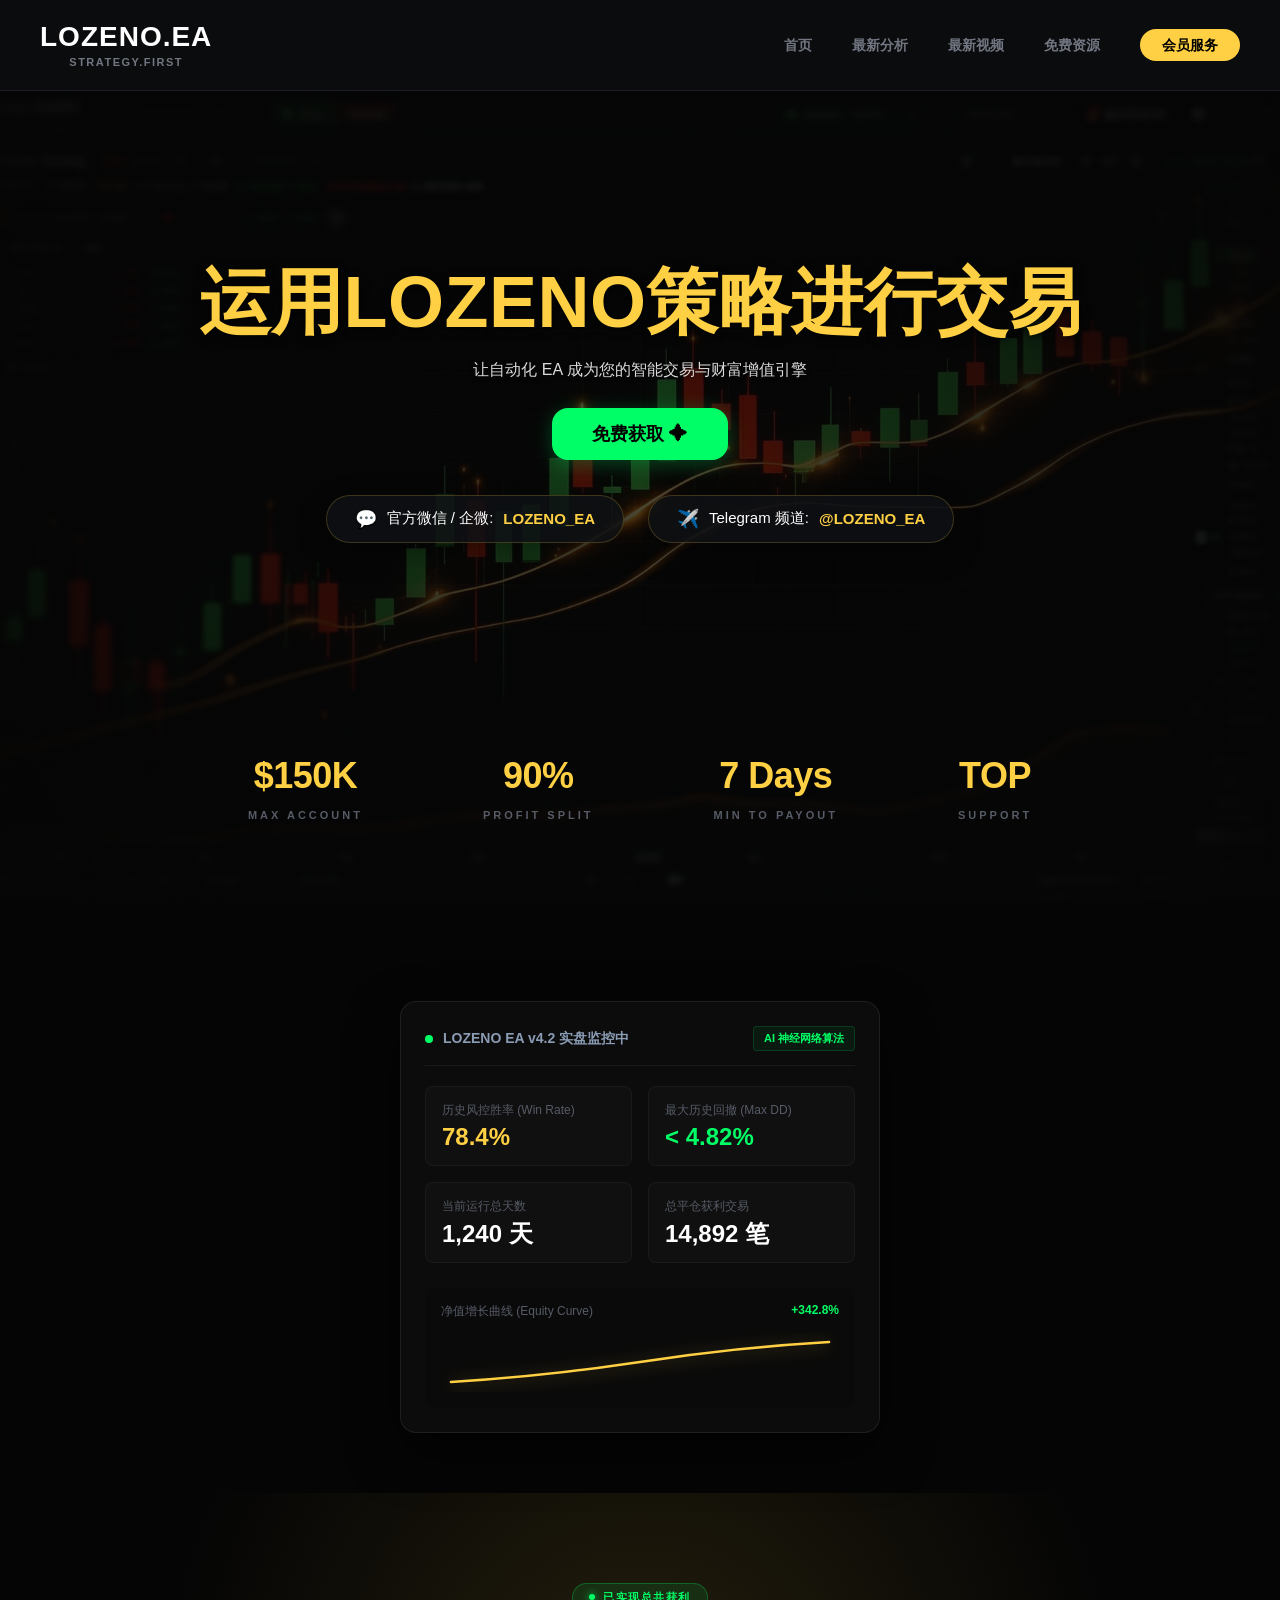
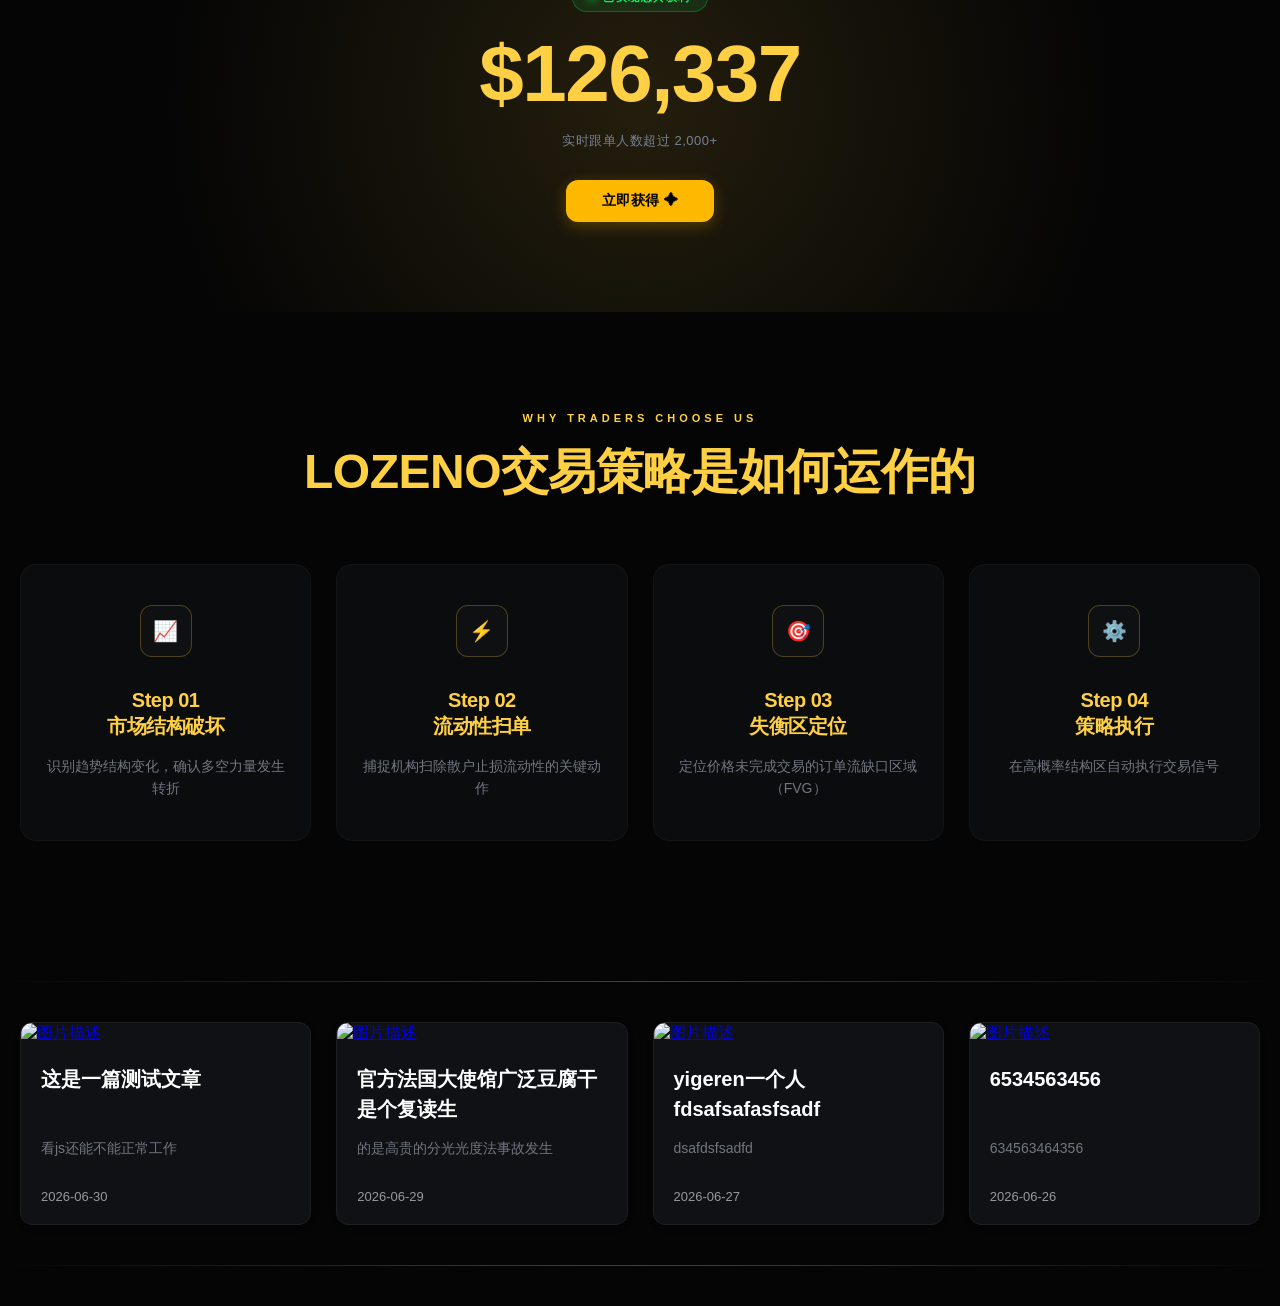
==== index.html @ 569ba85f "Update index.html" ====
<!DOCTYPE html>
<html lang="zh-CN">
<head>
    <meta charset="UTF-8">
    <!-- 💡 核心学习点 1：移动端自适应视口安全锁。这行代码是让你的网页在手机端不缩放、不变形的前提！ -->
    <meta name="viewport" content="width=device-width, initial-scale=1.0, maximum-scale=1.0, user-scalable=no">
    <title>LOZENO™ - 官方量化门户</title>

    <style>
        /* ===================== 🎨 第一关专属：全站基础与导航栏样式 ===================== */
        body {
            background-color: #050505; /* 核心黑金底色 */
            color: #ffffff;
            margin: 0;
            font-family: -apple-system, BlinkMacSystemFont, "Segoe UI", Roboto, sans-serif;
        }

        header {
            height: 90px;
            background: #0b0c0e;
            border-bottom: 1px solid #1c1e22;
            width: 100%;
            position: sticky; /* 💡 核心学习点 2：悬浮固定特效，向下滚动时导航栏永远锁在最顶部 */
            top: 0;
            z-index: 9999;
        }

        .header-container {
            max-width: 1400px; /* 💡 核心学习点 3：限制最高内容宽度，在大屏幕上两边留白，保持高级感 */
            width: 100%;
            height: 100%;
            margin: 0 auto;    /* 全自动居中对齐 */
            display: flex;
            justify-content: space-between; /* 强行让左边的 Logo 和右边的菜单两端弹开 */
            align-items: center;            /* 让它们在 90px 的高度里垂直完美居中 */
            padding: 0 40px;
            box-sizing: border-box;
        }

        /* ─── Logo 区域控制（上下轴心结构） ─── */
        .logo {
            font-size: 28px;
            font-weight: 800;
            color: #ffffff;
            letter-spacing: 1px;
            display: flex;
            flex-direction: column; /* 💡 核心学习点 4：把默认的左右横排改成上下竖排 */
            align-items: center;    /* 让大字和小字整体中轴线对齐 */
            text-align: center;
            line-height: 1.1;
        }

        .logo span {
            font-size: 11px;
            color: #717681;
            margin-top: 4px;        /* 控制小字离上方大字的垂直距离 */
            letter-spacing: 1.5px;
        }

        /* ─── 导航菜单控制 ─── */
        nav ul {
            list-style: none; /* 清除自带的难看小圆点 */
            display: flex;    /* 让菜单横向排开 */
            gap: 40px;        /* 控制菜单按钮之间的横向间距 */
            align-items: center;
            margin: 0;
            padding: 0;
        }

        nav a {
            text-decoration: none; /* 清除自带的下划线 */
            color: #717681;
            font-size: 14px;
            font-weight: 600;
            transition: 0.2s; /* 💡 核心学习点 5：变色过渡动效，让鼠标悬停时变色不突兀，非常丝滑 */
        }

        nav a:hover {
            color: #ffd043; /* 鼠标放上去变成高档金黄色 */
        }

        /* ─── 精确打磨：最后一个“会员服务”变成独立高亮按钮 ─── */
        nav ul li:last-child a {
            background: #ffd043;
            color: #000000;
            padding: 8px 22px;
            border-radius: 30px; /* 完美的圆角胶囊按钮 */
            font-weight: 700;
        }

        nav ul li:last-child a:hover {
            background: #e0a927;
            transform: translateY(-1px); /* 悬停时轻微往上浮动 1 像素，拉满交互感 */
        }
                /* ===================== 🎨 第二关专属：100% 铺满首屏 Hero 样式 ===================== */
        .content-intro-text {
            position: relative;
            width: 100%;

            /* 💡 核心学习点 4：锁死高度为满屏高度（100vh）减去导航栏的 90px。确保大背景图完美占满第一屏 */
            height: calc(100vh - 90px);
            min-height: 700px; /* 设置硬性防护底线，防止由于屏幕太矮导致文字重叠打架 */

            /* 自适应背景图经典调校公式 */
            background-image: url('intro-bg.png');
            background-size: cover;        /* 背景图全自动等比例切割，100%横向纵向铺满屏幕 */
            background-position: center;   /* 背景图的核心核心点死死锁定在屏幕中央 */
            background-repeat: no-repeat;
            background-attachment: scroll;
            overflow: hidden;

            display: flex;
            flex-direction: column;
            align-items: center;
            justify-content: center;
            box-sizing: border-box;
        }

        .intro-overlay {
            position: absolute;
            inset: 0;
            background: radial-gradient(circle, rgba(5,5,5,0.70) 0%, rgba(5,5,5,0.98) 100%);
            z-index: 1;
        }

        .intro-content {
            position: relative;
            z-index: 2;
            text-align: center;
            max-width: 1200px;
            width: 100%;
            height: 100%;
            padding: 0 0 40px 0; /* 底部预留 40px 安全空间给优势卡片 */
            display: flex;
            flex-direction: column;
            box-sizing: border-box;
        }

        /* 💡 核心学习点 5：弹性空间隔离。margin-top: auto 强行把标题整体往下推到黄金视线位，且彻底解除与其他大盒子的连带影响 */
        .intro-hero {
            display: flex;
            flex-direction: column;
            align-items: center;
            gap: 15px;
            margin-top: auto;
        }

        .content-intro-text h2 {
            color: #ffd043;
            /* clamp(最小, 自适应, 最大) 智能滑块字号，在手机上自动变小，在电脑上霸气变大，绝对不溢出换行 */
            font-size: clamp(34px, 6.5vw, 72px);
            font-weight: 800;
            margin: 0;
            letter-spacing: 0.5px;
            text-shadow: 0 2px 10px rgba(0,0,0,0.8);
            line-height: 1.1;
        }

        .hero-subtitle {
            color: #ffffff;
            font-size: 16px;
            font-weight: 500;
            line-height: 1.6;
            max-width: 800px;
            margin: 0 auto;
            text-shadow: 0 1px 5px rgba(0,0,0,0.8);
            opacity: 0.85;
        }

        /* ─── 荧光极客绿行动按钮控制 ─── */
        .lozeno-cta-btn {
            margin-top: 10px;
            background: #00ff66; /* 💡 换上你指定的高级荧光科技绿背景 */
            color: #000000;
            border: none;
            padding: 14px 40px;
            border-radius: 16px;
            font-size: 18px;
            font-weight: 800;
            cursor: pointer;
            transition: 0.2s;
            box-shadow: 0 4px 20px rgba(0, 255, 102, 0.25); /* 绿色霓虹微弱发光阴影 */
        }

        .lozeno-cta-btn:hover {
            transform: scale(1.03); /* 鼠标划过轻微放大，反馈极佳 */
            background: #00cc52;    /* 悬停变成略深的深极客绿 */
            box-shadow: 0 6px 25px rgba(0, 255, 102, 0.4);
        }

        /* ─── 夹在中间的联系方式胶囊控制 ─── */
        .lz-contact-section-inline {
            width: 100%;
            margin-top: 35px;     /* 控制联系胶囊和上方绿色按钮的距离 */
            margin-bottom: auto;  /* 💡 弹性留白：把下方的4个卡片死死卡在第一屏的最底边缘不动 */
            display: flex;
            justify-content: center;
        }

        .contact-methods-inline {
            display: flex;
            justify-content: center;
            gap: 24px;
            flex-wrap: wrap;
        }

        .contact-tag-inline {
            background: rgba(15, 17, 21, 0.85);
            border: 1px solid rgba(255, 208, 67, 0.2);
            padding: 12px 28px;
            border-radius: 50px;
            font-size: 15px;
            color: #ffffff;
            display: flex;
            align-items: center;
            gap: 10px;
            box-shadow: 0 10px 30px rgba(0,0,0,0.3);
            transition: 0.3s;
        }

        .contact-tag-inline:hover {
            border-color: #ffd043;
            transform: translateY(-2px);
            box-shadow: 0 12px 35px rgba(255, 208, 67, 0.1);
        }

        .card-icon-inline { font-size: 18px; }
        .lz-highlight-inline { color: #ffd043; font-weight: 800; }

        /* ─── 四大优势卡片控制（一字横排） ─── */
        .intro-stats {
            display: flex;
            flex-direction: row;
            justify-content: center;
            gap: 120px;
            width: 100%;
            margin-top: 40px;
            margin-bottom: 40px; /* 💡 核心复习：原本这里是0，在这里你可以随意修改具体的像素，单独把4个大卡片往上提，绝对不影响上方的标题！ */
        }

        .stat-item {
            display: flex;
            flex-direction: column;
            align-items: center;
            text-align: center;
        }

        .stat-item h3 {
            color: #ffd043;
            font-size: 36px;
            font-weight: 800;
            margin: 0 0 12px 0;
            letter-spacing: -0.5px;
            font-family: 'SF Pro Display', sans-serif;
        }

        .stat-item p {
            color: #565b66;
            font-size: 11px;
            font-weight: 700;
            letter-spacing: 3px;
            margin: 0;
        }
        /* ===================== 🎨 第三关专属：📈 独立仪表盘高规格样式 ===================== */
        .independent-dashboard-section {
            width: 100%;
            background: #050505; /* 保持一致的纯黑底色 */
            padding: 100px 20px 60px 20px; /* 上下各留出宽敞的滚动呼吸间距 */
            display: flex;
            justify-content: center;
            align-items: center;
            box-sizing: border-box;
        }

        .lz-db-dashboard {
            width: 480px;
            background: rgba(15, 15, 15, 0.85); /* 半透明黑拟态 */
            border: 1px solid rgba(255, 255, 255, 0.08); /* 极细磨砂质感边框 */
            border-radius: 16px;
            padding: 24px;
            backdrop-filter: blur(12px); /* 💡 核心学习点 4：高级毛玻璃特效，让背景微微虚化，高科技感拉满 */
            -webkit-backdrop-filter: blur(12px);
            box-shadow: 0 20px 50px rgba(0, 0, 0, 0.6);
            box-sizing: border-box;
            display: flex;
            flex-direction: column;
        }

        .lz-db-header {
            display: flex;
            justify-content: space-between;
            align-items: center;
            border-bottom: 1px solid rgba(255, 255, 255, 0.06);
            padding-bottom: 14px;
            margin-bottom: 20px;
            width: 100%;
        }

        .lz-db-status {
            font-size: 14px;
            font-weight: 600;
            color: #8a9bb4;
            display: flex;
            align-items: center;
            gap: 10px;
        }

        /* 🟢 信号灯呼吸发光动效控制 ─── */
        .lz-db-dot {
            width: 8px;
            height: 8px;
            background-color: #00ff66; /* 呼应绿按钮 */
            border-radius: 50%;
            /* 💡 核心学习点 5：注册一个名为 lz-status-pulse 的无限循环呼吸动画 */
            animation: lz-status-pulse 2s infinite ease-in-out;
        }

        @keyframes lz-status-pulse {
            0% { transform: scale(0.95); box-shadow: 0 0 0 0 rgba(0, 255, 102, 0.7); }
            70% { transform: scale(1); box-shadow: 0 0 0 6px rgba(0, 255, 102, 0); } /* 阴影向外平滑扩散并变淡 */
            100% { transform: scale(0.95); box-shadow: 0 0 0 0 rgba(0, 255, 102, 0); }
        }

        .lz-db-tag {
            font-size: 11px;
            background: rgba(0, 255, 102, 0.06);
            border: 1px solid rgba(0, 255, 102, 0.15);
            padding: 4px 10px;
            border-radius: 4px;
            color: #00ff66;
            font-weight: 600;
        }

        /* 强力锁定田字格网格，阻断任何垂直拉伸 ─── */
        .lz-db-grid {
            display: grid !important;
            grid-template-columns: repeat(2, 1fr) !important; /* 强制两列并排 */
            gap: 16px !important;
            margin-bottom: 24px !important;
            width: 100% !important;
        }

        .lz-db-card {
            background: rgba(255, 255, 255, 0.02) !important;
            border: 1px solid rgba(255, 255, 255, 0.04) !important;
            border-radius: 8px !important;
            padding: 16px !important;
            display: flex !important;
            flex-direction: column !important;
            gap: 8px !important;
            text-align: left !important;
            box-sizing: border-box !important;
        }

        .lz-db-label {
            font-size: 12px !important;
            color: #565b66 !important;
            font-weight: 500 !important;
            line-height: 1.2 !important;
            margin: 0 !important;
        }

        .lz-db-value {
            font-size: 24px !important;
            font-weight: 700 !important;
            color: #ffffff !important;
            font-family: -apple-system, BlinkMacSystemFont, sans-serif !important;
            line-height: 1 !important;
            margin: 0 !important;
        }

        .lz-db-gold { color: #ffd043 !important; }
        .lz-db-green { color: #00ff66 !important; }

        /* SVG 线条霓虹倒影控制 ─── */
        .lz-db-chart-box {
            background: rgba(0, 0, 0, 0.15) !important;
            border-radius: 8px !important;
            padding: 16px !important;
            width: 100% !important;
            box-sizing: border-box !important;
        }

        .lz-db-chart-header {
            display: flex !important;
            justify-content: space-between !important;
            font-size: 12px !important;
            margin-bottom: 12px !important;
        }

        .lz-db-chart-title { color: #565b66 !important; }
        .lz-db-chart-percent { color: #00ff66 !important; font-weight: 700 !important; }

        .lz-db-svg {
            width: 100% !important;
            height: 60px !important;
            display: block !important;
        }

        .lz-db-svg path {
            stroke: #ffd043 !important;
            stroke-width: 2.5 !important;
            fill: none !important;
            stroke-linecap: round !important;
            /* 💡 核心学习点 6：霓虹光晕滤镜。给折线图增加一层亮金色的虚化光芒，科技感的核心来源 */
            filter: drop-shadow(0px 2px 8px rgba(255, 208, 67, 0.4)) !important;
        }
        /* ===================== 🎨 第四关专属：🌟 战绩背书黑金巨幕样式 ===================== */
/* ===================== 🌟 1:1 像素级复刻效果图：战绩背书专属皮肤 ===================== */
.lz-achievement-section {
    width: 100%;

    /* 💡 效果图核心复刻 1：不再是死黑！正中央采用 12% 极其微弱的暗金色灯光向四周辐射隐去，高级感爆炸 */
    background: radial-gradient(circle at center, rgba(255, 208, 67, 0.12) 0%, #050505 70%);

    padding: 90px 20px;  /* 给予上下极为舒展、宽敞的呼吸感 */
    box-sizing: border-box;
    display: flex;
    justify-content: center;
    align-items: center;
}

.lz-achievement-container {
    max-width: 1200px;
    width: 100%;
    display: flex;
    flex-direction: column;
    align-items: center;
    text-align: center;
    gap: 18px; /* 💡 效果图核心复刻 2：行与行之间非常紧凑、高级的上下间距 */
}

/* 💡 效果图核心复刻 3：第一行彻底蜕变为绿底微光状态胶囊标签 */
.lz-ach-label {
    background: rgba(0, 255, 102, 0.1); /* 10% 透明度的荧光绿作为胶囊背景 */
    border: 1px solid rgba(0, 255, 102, 0.25); /* 极细的绿色半透明发光边框 */
    color: #00ff66; /* 极其醒目的荧光绿色字体 */
    font-size: 11px;
    font-weight: 700;
    letter-spacing: 1.5px; /* 字间距微调 */
    text-transform: uppercase;
    padding: 6px 16px;
    border-radius: 30px; /* 完美的圆角胶囊 */
    display: inline-flex;
    align-items: center;
    gap: 8px; /* 给等下我们要加的🟢闪烁小原点留出缝隙 */
    margin: 0 0 4px 0;
}

/* 💡 加分项：为第一行的胶囊标签内部，全自动动态塞入一闪一闪的 🟢 实时运行绿点 */
.lz-ach-label::before {
    content: "";
    display: inline-block;
    width: 6px;
    height: 6px;
    background-color: #00ff66;
    border-radius: 50%;
    box-shadow: 0 0 8px #00ff66;
}

/* 第二行：$126,337 巨幕数字 */
.lz-ach-value {
    color: #ffd043; /* 100% 对齐效果图那抹明亮的亮黄色 */
    font-size: clamp(48px, 8vw, 80px); /* 智能滑块字号，电脑极粗极其震撼，手机端绝不溢出 */
    font-weight: 800; /* 采用硬朗的硬核特粗体 */
    line-height: 1;
    letter-spacing: -1.5px; /* 💡 效果图核心复刻 4：微弱紧缩数字间距，营造极强的厚重实力感 */
    margin: 0;
}

/* 第三行：实时跟单人数超过 2,000+ */
.lz-ach-subtext {
    color: #8a9bb4; /* 💡 效果图核心复刻 5：换成极具质感的现代暗灰蓝色小字 */
    font-size: 13px; /* 效果图里的字非常小而精致 */
    font-weight: 500;
    opacity: 0.8;
    letter-spacing: 0.5px;
    margin: 0 0 12px 0; /* 给底下的黄金短按钮腾出呼吸空隙 */
}

/* 第四行：引导点击的核心转化按钮盒子 */
.lz-ach-action {
    width: 100%;
    display: flex;
    justify-content: center;
}

/* 💡 效果图核心复刻 6：重写按钮，缩短宽度、调回效果图中的高质感深黄色 */
.lz-ach-action .lozeno-cta-btn {
    margin-top: 0;
    background: #ffb800 ; /* 💡 严格死守效果图中的橙黄色/深金黄色 */
    color: #000000 ; /* 字体保持绝对清晰的黑色 */
    padding: 12px 36px ; /* 💡 核心：缩减内边距，让按钮不再横向拉得过长，变成极其精致小巧的短胶囊按钮 */
    border-radius: 12px ; /* 微微带有一点棱角感的高级圆角 */
    font-size: 14px ; /* 字号变小，更显精致 */
    font-weight: 700 ;
    letter-spacing: 0.5px;
    box-shadow: 0 4px 15px rgba(255, 184, 0, 0.25) ; /* 金黄色专属的霓虹发光底影 */
}

.lz-ach-action .lozeno-cta-btn:hover {
    background: #e5a500 ; /* 鼠标划过自然微弱变深 */
    transform: scale(1.03); /* 保持高级的轻微放大动效 */
    box-shadow: 0 6px 20px rgba(255, 184, 0, 0.4) ;
}

        /* ===================== 🎨 补齐遗漏：全局金光分割线专属样式 ===================== */
        .lz-global-divider {
            width: 100%;
            border: none;      /* 💡 核心学习点 1：清除浏览器默认自带的难看粗边框 */
            height: 1px;       /* 💡 核心学习点 2：锁死盒子高度为极纤细的 1 像素，营造精致感 */

            /* 💡 核心学习点 3：华尔街大牌对冲基金最爱的“线性渐变隐去”动效 */
            /* linear-gradient(to right, ...) 意思是从左到右进行颜色渐变 */
            /* 0% (最左侧)：rgba(5,5,5,0) ➔ 纯黑底色，但最后一位是 0，代表 100% 完全透明隐藏 */
            /* 50% (正中央)：rgba(255, 208, 67, 0.3) ➔ 标志性的亮金黄色，最后一位是 0.3，代表带有一层 30% 半透明的柔和微光 */
            /* 100% (最右侧)：rgba(5,5,5,0) ➔ 再次变回 100% 完全透明隐藏 */
            background: linear-gradient(to right, rgba(5,5,5,0) 0%, rgba(255, 208, 67, 0.3) 50%, rgba(5,5,5,0) 100%);

            /* 💡 核心学习点 4：盒子的垂直防护罩（外边距） */
            /* 40px 代表它的【头顶】和【脚底】雷打不动空出 40 像素的真空物理隔离带，把战绩盒子优雅地推开 */
            /* 0 代表左右两边不留空隙，横向彻底平铺撑满 */
            margin: 40px 0;

            box-sizing: border-box;
        }
        /* ===================== 🎨 补齐：纯净 4 列文章容器与悬浮卡片样式 ===================== */
        .container {
            width: 100%;
            max-width: 1400px; /* 💡 核心学习点 1：锁死整站最高内容宽度上限，大屏下自动两侧留白居中 */
            margin: 30px auto; /* 保证容器在水平正中央完美对齐 */
            padding: 0 20px;
            box-sizing: border-box;
        }

        /* ─── 4 列卡片网格布局控制 ─── */
        .content {
            display: grid; /* 💡 核心学习点 2：开启 Grid 网格布局 */
            grid-template-columns: repeat(4, 1fr); /* 💡 核心学习点 3：强制在电脑端横向拉开 4 列，每列完全等宽 */
            gap: 25px; /* 卡片与卡片之间的缝隙全部锁死为 25px */
        }

        /* ─── 单张卡片基础皮肤 ─── */
        .card {
            background: #0f1115; /* 高端黑金调性的暗灰色卡片底色 */
            border: 1px solid #1c1e22;
            border-radius: 12px;
            overflow: hidden; /* 图片带圆角裁切效果，防止溢出边框 */
            transition: 0.3s ease; /* 开启 0.3 秒丝滑缓动动效 */
            box-shadow: 0 2px 10px rgba(0,0,0,0.05);
            display: flex;
            flex-direction: column;
        }

        /* 💡 核心学习点 4：悬浮动效！鼠标一划过，卡片向上丝滑浮起 5 像素，边框变亮金 */
        .card:hover {
            transform: translateY(-5px);
            border-color: #ffd043;
        }

        .card img {
            width: 100%;
            height: 220px;
            object-fit: cover; /* 图片防变形核心：自动裁剪等比例填满，绝不拉伸扭曲 */
        }

        .card-content {
            padding: 20px;
            display: flex;
            flex-direction: column;
            height: 180px; /* 卡片文字区硬性锁死固定总高 */
            box-sizing: border-box;
        }

        .card h3 {
            font-size: 20px;
            line-height: 1.5;
            margin: 0 0 12px 0;
            min-height: 60px; /* 💡 核心学习点 5：强制锁死标题至少占 3 行高度，防卡片高低不平 */
        }

        .card h3 a {
            text-decoration: none;
            color: #ffffff;
            transition: 0.2s;
        }

        .card h3 a:hover {
            color: #ffd043;
        }

        .card p {
            color: #717681;
            line-height: 1.8;
            font-size: 14px;
            flex: 1; /* 弹性分摊：自动吃掉中间剩下的所有高度 */
            margin: 0;
        }

        .date {
            margin-top: auto; /* 安全锁：不管简介写多长，日期永远死死卡在卡片最底端 */
            padding-top: 15px;
            color: #999;
            font-size: 13px;
        }

        /* 📱 手机端超窄屏完美自适应防溢出 */
        @media (max-width: 950px) {
            .content { grid-template-columns: repeat(2, 1fr); } /* 平板变成两列 */
        }
        @media (max-width: 500px) {
            .content { grid-template-columns: 1fr; } /* 手机强制变单列上下整齐排队 */
        }

/* ===================== 🎨 1:1 像素级复刻参考图：SMC 核心策略区专属皮肤 ===================== */
.lz-smc-section {
    width: 100%;
    background: #050505; /* 纯正极客深黑底色 */
    padding: 100px 20px;  /* 给予上下极为舒展、宽敞的 100px 呼吸空间 */
    box-sizing: border-box;
    display: flex;
    justify-content: center;
}

.lz-smc-container {
    max-width: 1400px;
    width: 100%;
    display: flex;
    flex-direction: column;
    align-items: center;
    gap: 60px;          /* 完美还原：标题和下方 4 个卡片之间极其宽敞大气的距离 */
}

/* ─── 标题区域控制 ─── */
.lz-smc-header {
    text-align: center;
    display: flex;
    flex-direction: column;
    align-items: center;
}

/* 💡 效果图复刻 1：最顶部的金黄色全大写小字引言 */
.lz-smc-badge {
    display: inline-block;
    color: #ffd043; /* 经典金黄色 */
    font-size: 11px;
    font-weight: 700;
    letter-spacing: 4px; /* 💡 核心：把字间距剧烈拉开！产生大牌奢侈品名表般的呼吸高级感 */
    text-transform: uppercase; /* 强制所有英文字母大写 */
    margin-bottom: 16px;
}

/* 💡 效果图复刻 2：极粗、巨大的白色大标题 */
.lz-smc-header h2 {
    color: #ffd043;
    font-size: clamp(32px, 5vw, 48px); /* 大屏下高飙到 48px 特粗黑体 */
    font-weight: 800;
    margin: 0;
    letter-spacing: -0.5px;
}

/* ─── 4 列极简卡片网格流控制 ─── */
.lz-smc-grid {
    display: grid;
    grid-template-columns: repeat(4, 1fr); /* 强制横向拉开 4 列等宽 */
    gap: 25px; /* 卡片之间的缝隙完美锁死在 25px */
    width: 100%;
}

.lz-smc-card {
    background: #0b0c0e; /* 💡 效果图复刻 3：极度深邃、低调的高级暗黑卡片底色 */
    border: 1px solid rgba(255, 255, 255, 0.03); /* 💡 核心：默认边框接近隐形，只有 3% 的微弱白线，极度克制 */
    border-radius: 16px; /* 优雅的 16px 圆角 */
    padding: 40px 25px;  /* 内部留出极其肥沃、宽敞的内边距 */

    display: flex;
    flex-direction: column;
    align-items: center; /* 💡 效果图复刻 4：让卡片内部所有组件绝对水平轴心居中 */
    text-align: center;  /* 文字全部居中 */

    transition: 0.4s cubic-bezier(0.16, 1, 0.3, 1); /* 采用顶级缓动曲线，让鼠标划过时的浮起速度高级得像丝绸一样 */
    box-sizing: border-box;
}

/* 💡 效果图复刻 5：悬浮高级交互。鼠标划过时，卡片向上浮起，边框绝不变刺眼的彩色，而是亮起一层高雅的 15% 透明度亮金边 */
.lz-smc-card:hover {
    transform: translateY(-6px);
    border-color: rgba(255, 208, 67, 0.15);
    box-shadow: 0 20px 40px rgba(0, 0, 0, 0.5); /* 底部亮起深邃的立体黑影 */
}

/* 💡 效果图复刻 6：卡片正上方的黑金微光小图标徽章 */
.smc-icon-badge {
    width: 50px;
    height: 50px;
    background: rgba(255, 255, 255, 0.02); /* 微弱的半透明卡片内衬底色 */
    border: 1px solid rgba(255, 208, 67, 0.25); /* 精致的 25% 透明度暗金细边框 */
    border-radius: 12px; /* 优雅的徽章小圆角 */
    display: flex;
    justify-content: center;
    align-items: center;
    font-size: 20px; /* 图标或正方形符号的大小 */
    margin-bottom: 30px; /* 与下方步骤标题拉开舒适的 30px 距离 */
    transition: 0.3s ease;
}

.lz-smc-card:hover .smc-icon-badge {
    border-color: #ffd043; /* 💡 细节控：鼠标悬停在卡片上时，这个小图标的金色边框会全自动“满血亮起” */
    background: rgba(255, 208, 67, 0.05);
}

/* 卡片内部步骤标题 */
.lz-smc-card h3 {
    color: #ffd043; /* 纯白尊贵字体 */
    margin: 0 0 16px 0;
    font-size: 20px;
    font-weight: 700;
    line-height: 1.3;
    letter-spacing: -0.5px;
}

/* 卡片内部简介细节描述（完美还原层级变暗） */
.lz-smc-card p {
    color: #717681; /* 💡 效果图复刻 7：极具质感的哑光高级灰色，和上面的白字标题形成最完美的视觉主次落差 */
    font-size: 14px;
    line-height: 1.6;
    margin: 0;
    font-weight: 400;
}

/* ─── 📱 顶级移动端高精度自适应断点（100% 防溢出死锁） ─── */
@media (max-width: 1200px) {
    .lz-smc-grid { grid-template-columns: repeat(2, 1fr); gap: 20px; } /* 平板和中等屏幕下，自动变为极其优雅的两行两列布局 */
}

@media (max-width: 650px) {
    .lz-smc-section { padding: 60px 15px; }
    .lz-smc-container { gap: 40px; }
    .lz-smc-grid {
        grid-template-columns: 1fr; /* 💡 手机窄屏下，强制变成单列上下整齐排队，体验极其丝滑 */
        gap: 20px;
    }
    .lz-smc-card { padding: 35px 20px; }
}

    </style>
</head>
<body>
    <header>
        <div class="header-container">
            <!-- 左侧品牌 Logo 盒子 -->
            <div class="logo">
                LOZENO.EA
                <span>STRATEGY.FIRST</span>
            </div>
            <!-- 右侧导航菜单 -->
            <nav>
                <ul>
                    <li><a href="index.html">首页</a></li>
                    <li><a href="javascript:void(0);">最新分析</a></li>
                    <li><a href="videos.html">最新视频</a></li>
                    <li><a href="free-resources.html">免费资源</a></li>
                    <li><a href="javascript:void(0);">会员服务</a></li>
                </ul>
            </nav>
        </div>
    </header>
    <!-- ==================== 🟦 骨架 2：100% 全屏首屏 Hero 大盒子 ==================== -->
    <!-- 💡 核心学习点 1：大背景图、暗色遮罩和所有核心内容全部住在这个大盒子里 -->
    <div class="content-intro-text">

        <!-- 🎨 遮罩层盒子：在背景图上方加一层半透明黑光，让上面的文字看得清清楚楚 -->
        <div class="intro-overlay"></div>

        <!-- 📦 内容垂直对齐的中间容器 -->
        <div class="intro-content">

            <!-- ① 主标题、副标题与绿色行动按钮小盒子 -->
            <div class="intro-hero">
                <h2>运用LOZENO策略进行交易</h2>
                <p class="hero-subtitle">让自动化 EA 成为您的智能交易与财富增值引擎</p>
                <div class="cta-box">
                    <button class="lozeno-cta-btn">免费获取 ✦</button>
                </div>
            </div>

            <!-- ② 💡 核心学习点 2：夹在中间的联系方式胶囊小盒子，方便用户一进站就直接添加 -->
            <div class="lz-contact-section-inline">
                <div class="contact-methods-inline">
                    <div class="contact-tag-inline">
                        <span class="card-icon-inline">💬</span>
                        官方微信 / 企微: <strong class="lz-highlight-inline">LOZENO_EA</strong>
                    </div>
                    <div class="contact-tag-inline">
                        <span class="card-icon-inline">✈️</span>
                        Telegram 频道: <strong class="lz-highlight-inline">@LOZENO_EA</strong>
                    </div>
                </div>
            </div>

            <!-- ③ 💡 核心学习点 3：最底部的四大核心优势，通过 CSS 控制它必须锁死在首屏底边缘 -->
            <div class="intro-stats">
                <div class="stat-item">
                    <h3>$150K</h3>
                    <p>MAX ACCOUNT</p>
                </div>
                <div class="stat-item">
                    <h3>90%</h3>
                    <p>PROFIT SPLIT</p>
                </div>
                <div class="stat-item">
                    <h3>7 Days</h3>
                    <p>MIN TO PAYOUT</p>
                </div>
                <div class="stat-item">
                    <h3>TOP</h3>
                    <p>SUPPORT</p>
                </div>
            </div>

        </div>
    </div>
    <!-- ==================== 🟪 骨架 3：独立的一级大盒子：实盘监控仪表盘 ==================== -->
    <!-- 💡 核心学习点 1：它在首屏大盒子的外面，成了并列独立的一级盒子，下滚时才作为一个重磅板块登场 -->
    <div class="independent-dashboard-section">

        <!-- 📦 480px 宽度的实体玻璃拟态大卡片 -->
        <div class="lz-db-dashboard">

            <!-- ① 状态头部区 -->
            <div class="lz-db-header">
                <div class="lz-db-status">
                    <!-- 💡 核心学习点 2：这是一枚带有动态呼吸动画的信号灯小圆点 -->
                    <span class="lz-db-dot"></span>
                    LOZENO EA v4.2 实盘监控中
                </div>
                <div class="lz-db-tag">AI 神经网络算法</div>
            </div>

            <!-- ② 数据面板田字格（强制锁死网格，防止文字无故堆叠） -->
            <div class="lz-db-grid">
                <div class="lz-db-card">
                    <div class="lz-db-label">历史风控胜率 (Win Rate)</div>
                    <div class="lz-db-value lz-db-gold">78.4%</div>
                </div>
                <div class="lz-db-card">
                    <div class="lz-db-label">最大历史回撤 (Max DD)</div>
                    <div class="lz-db-value lz-db-green">&lt; 4.82%</div>
                </div>
                <div class="lz-db-card">
                    <div class="lz-db-label">当前运行总天数</div>
                    <div class="lz-db-value">1,240 天</div>
                </div>
                <div class="lz-db-card">
                    <div class="lz-db-label">总平仓获利交易</div>
                    <div class="lz-db-value">14,892 笔</div>
                </div>
            </div>

            <!-- ③ SVG 净值发光曲线图区 -->
            <div class="lz-db-chart-box">
                <div class="lz-db-chart-header">
                    <span class="lz-db-chart-title">净值增长曲线 (Equity Curve)</span>
                    <span class="lz-db-chart-percent">+342.8%</span>
                </div>
                <!-- 💡 核心学习点 3：用极其轻量的数学线条（SVG）在网页里精确勾勒出一条亮黄色、自带渐变倒影发光的成长曲线 -->
                <svg class="lz-db-svg" viewBox="0 0 400 60">
                    <path d="M 10 50 Q 100 45 200 30 T 390 10"/>
                </svg>
            </div>

        </div>
    </div> <!-- 💡 完美的独立仪表盘大盒子闭合出口 -->

    <!-- ==================== 🌟 骨架 4：全新战绩背书与“立即获得 ✦”转化大盒子 ==================== -->
    <!-- 💡 核心学习点 1：用专属的独立一级类名包裹，精准塞在仪表盘下方、分割线前方的黄金真空地带 -->
    <div class="lz-achievement-section">
        <div class="lz-achievement-container">

            <!-- 第一行：大局标签说明 -->
            <div class="lz-ach-label">已实现总共获利</div>

            <!-- 第二行：震撼的财富核心巨幕数字 -->
            <div class="lz-ach-value">$126,337</div>

            <!-- 第三行：强大的社交信任背书小字 -->
            <div class="lz-ach-subtext">实时跟单人数超过 2,000+</div>

            <!-- 第四行：引导点击的核心转化按钮盒子 -->
            <div class="lz-ach-action">
                <button class="lozeno-cta-btn">立即获得 ✦</button>
            </div>

        </div>
    </div> <!-- 💡 战绩背书盒子闭合出口 -->
<!-- ==================== 🌟 骨架 4.5：SMC 4步执行策略核心大盒子 ==================== -->
<div class="lz-smc-section">
    <div class="lz-smc-container">

        <!-- 板块头部：全大写英文引言 + 极粗纯白主标题 -->
        <div class="lz-smc-header">
            <span class="lz-smc-badge">WHY TRADERS CHOOSE US</span>
            <h2>LOZENO交易策略是如何运作的</h2>
        </div>

        <!-- 💡 4 列高奢暗黑自营盘卡片流 -->
        <div class="lz-smc-grid">

            <!-- 第一列 -->
            <div class="lz-smc-card">
                <!-- 💡 效果图标志性的黑金微光小图标徽章 -->
                <div class="smc-icon-badge">📈</div>
                <h3>Step 01<br>市场结构破坏</h3>
                <p>识别趋势结构变化，确认多空力量发生转折</p>
            </div>

            <!-- 第二列 -->
            <div class="lz-smc-card">
                <div class="smc-icon-badge">⚡</div>
                <h3>Step 02<br>流动性扫单</h3>
                <p>捕捉机构扫除散户止损流动性的关键动作</p>
            </div>

            <!-- 第三列 -->
            <div class="lz-smc-card">
                <div class="smc-icon-badge">🎯</div>
                <h3>Step 03<br>失衡区定位</h3>
                <p>定位价格未完成交易的订单流缺口区域（FVG）</p>
            </div>

            <!-- 第四列 -->
            <div class="lz-smc-card">
                <div class="smc-icon-badge">⚙️</div>
                <h3>Step 04<br>策略执行</h3>
                <p>在高概率结构区自动执行交易信号</p>
            </div>

        </div>

    </div>
</div> <!-- 💡 大盒子完美闭合出口 -->












<!-- region 🟧 专属视觉章节：金光分割线盒子 -->
<hr class="lz-global-divider">
<!-- endregion -->







           <!-- ==================== 🟨 骨架 5：纯净主体动态文章大容器 ==================== -->
    <!-- 💡 核心学习点：它被彻底洗干净了，里面只有 4 个卡片动态生成的总停机坪，没有任何多余噪音 -->
    <div class="container">
        <div class="content" id="articleContainer"></div>
    </div>


    <!-- ==================== 📜 终极核心：你的专属最新 4 篇文章数据抓取引擎 ==================== -->
    <script>
        // 💡 异步抓取本地 JSON 数据并动态渲染（百分之百你原本的高级 fetch 架构）
        fetch('articles.json')
            .then(res => res.json())
            .then(data => {
                const container = document.getElementById('articleContainer');
                if (!container) return;
                container.innerHTML = ''; // 清空可能残留的旧占位骨架

                // 💡 核心逻辑：精准拦截并只提取 JSON 数据中最前面的 4 个最新文章
                const latestArticles = data.slice(0, 4);

                latestArticles.forEach(article => {
                    // 💡 严格对齐：百分之百保留了你原本的 a 标签图片包裹与卡片文字层级结构
                    container.innerHTML += `
                        <div class="card">
                            <a href="${article.url}">
                                <img src="${article.thumbnail}" alt="图片描述">
                            </a>
                            <div class="card-content">
                                <h3>
                                    <a href="${article.url}">
                                        ${article.title}
                                    </a>
                                </h3>
                                <p>${article.description}</p>
                                <div class="date">
                                    ${article.date}
                                </div>
                            </div>
                        </div>
                    `;
                });
            })
            .catch(err => {
                console.error("加载文章数据失败，请检查本地 articles.json 文件是否存在或格式是否正确:", err);
            });
    </script>
<!-- region 🟧 专属视觉章节：金光分割线盒子 -->
<hr class="lz-global-divider">
<!-- endregion -->


</body>
</html>
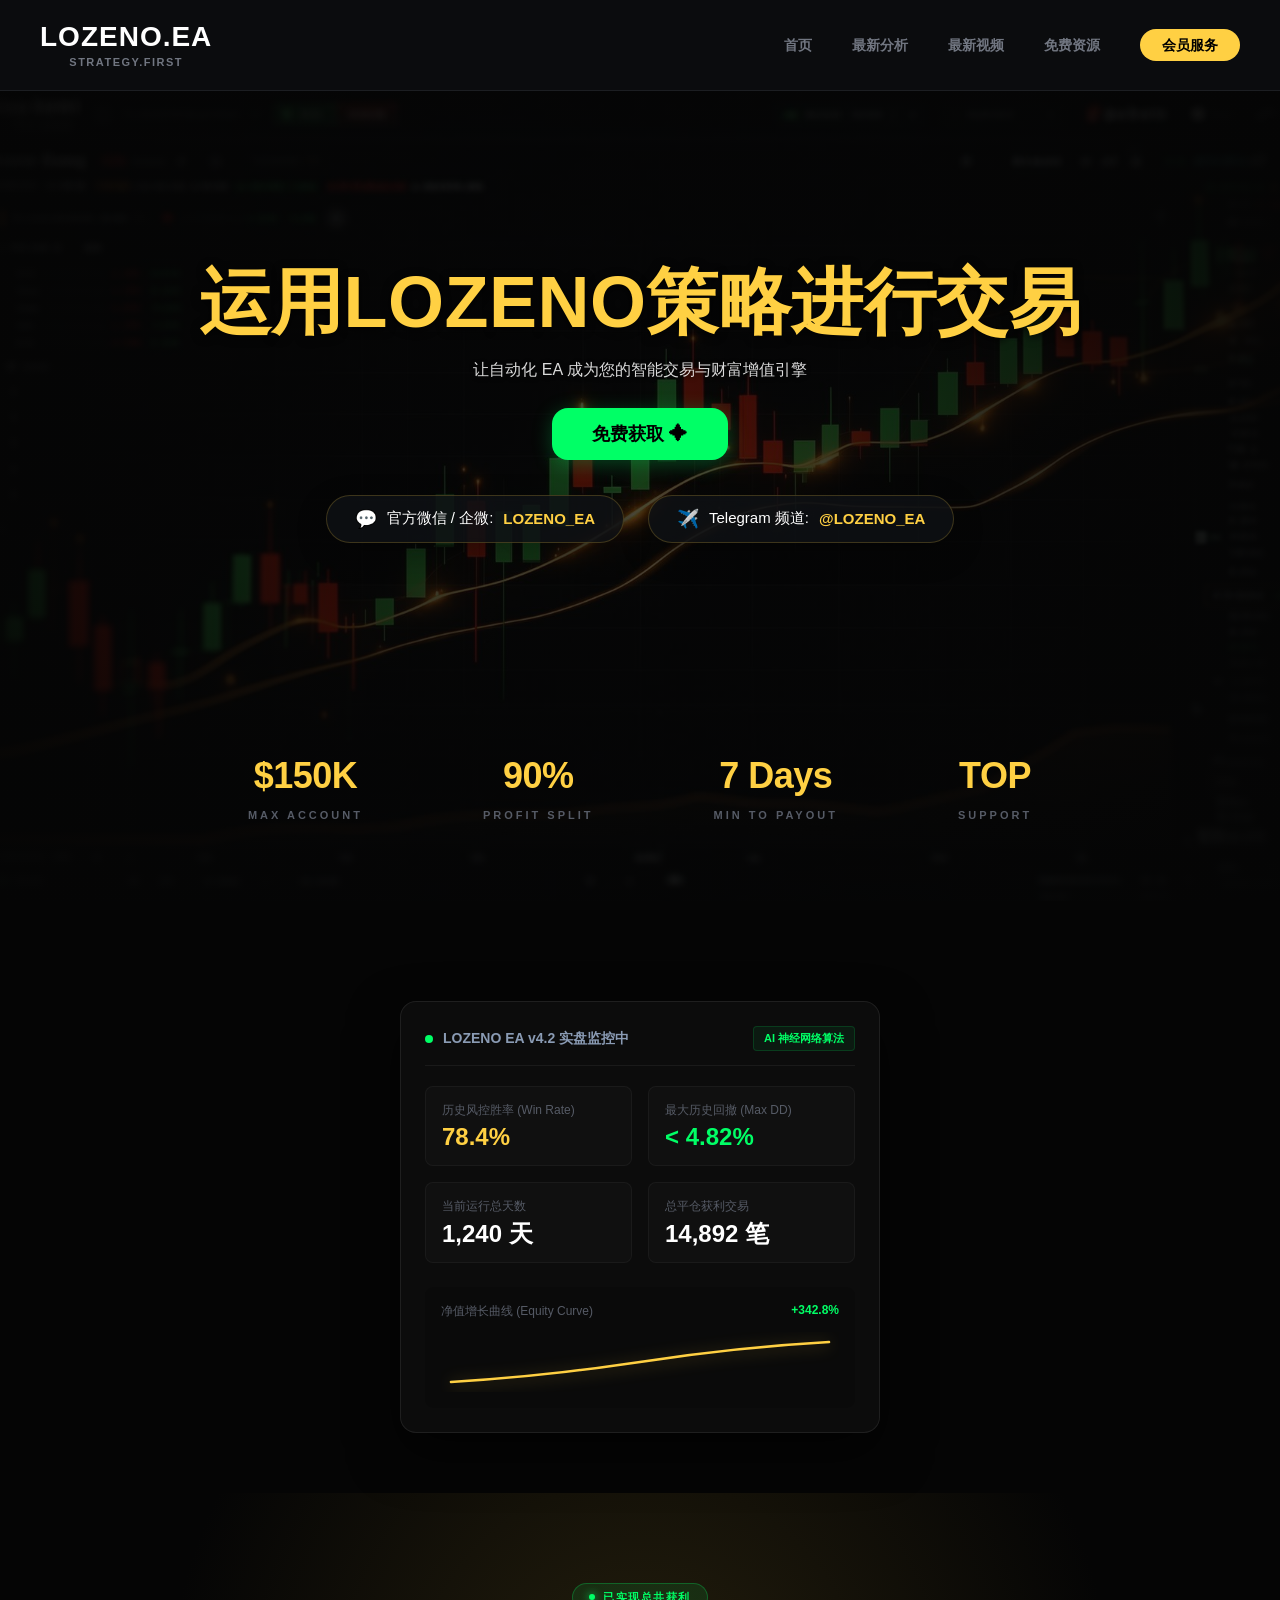
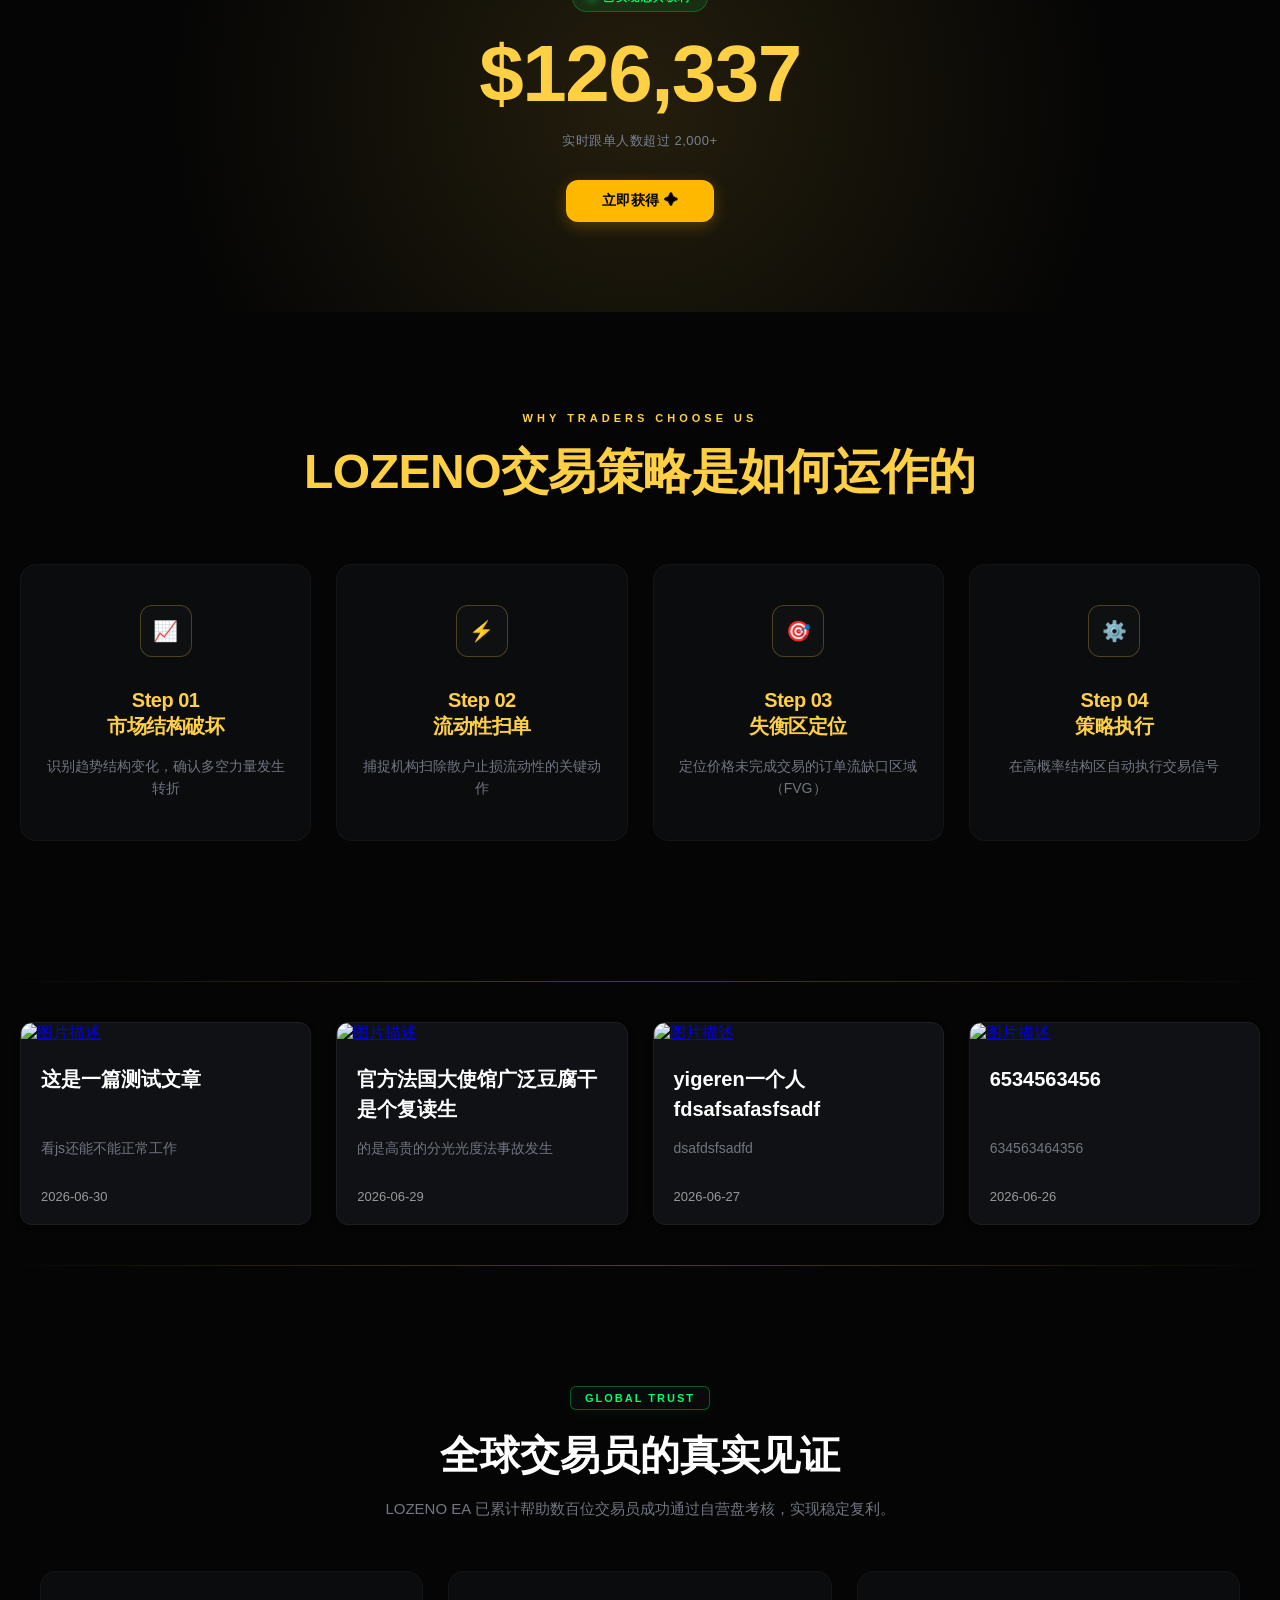
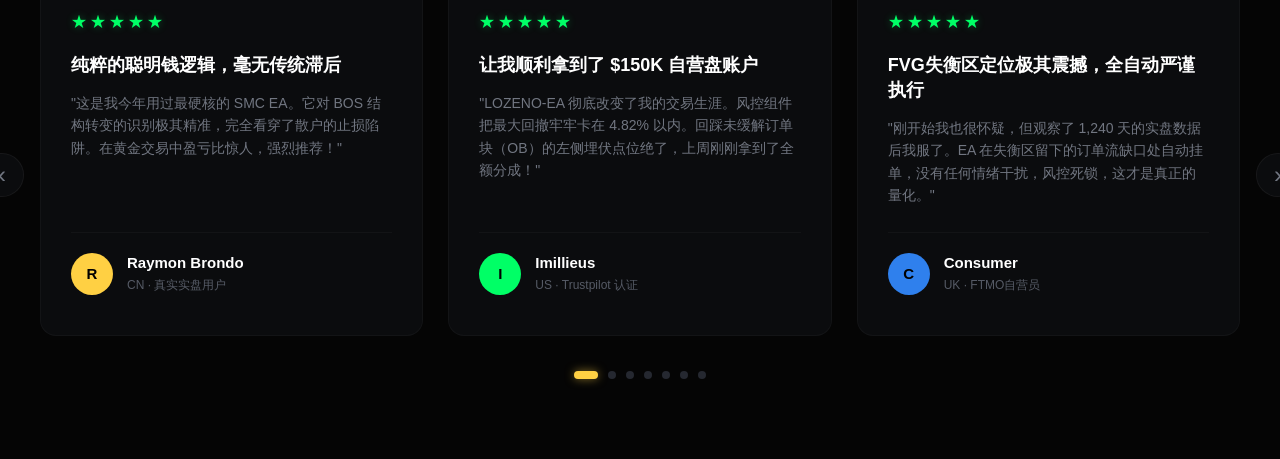
==== commit 45cba242: "Update index.html" ====
--- a/index.html
+++ b/index.html
@@ -742,6 +742,210 @@
     }
     .lz-smc-card { padding: 35px 20px; }
 }
+
+
+         /* ===================== 🎨 轮播板块：5星好评大卡片专属皮肤 ===================== */
+        .lz-review-section {
+            width: 100%;
+            background: #050505;
+            padding: 80px 20px;
+            box-sizing: border-box;
+            display: flex;
+            justify-content: center;
+        }
+
+        .lz-review-container {
+            max-width: 1400px;
+            width: 100%;
+            display: flex;
+            flex-direction: column;
+            align-items: center;
+            gap: 50px;
+        }
+
+        .lz-review-header { text-align: center; }
+
+        .lz-review-badge {
+            display: inline-block;
+            background: rgba(11, 12, 14, 0.8);
+            border: 1px solid rgba(0, 255, 102, 0.35);
+            color: #00ff66;
+            font-size: 11px;
+            font-weight: 800;
+            padding: 5px 14px;
+            border-radius: 6px;
+            letter-spacing: 2px;
+            margin-bottom: 18px;
+            box-shadow: 0 4px 15px rgba(0, 255, 102, 0.05);
+        }
+
+        .lz-review-header h2 {
+            color: #ffffff;
+            font-size: clamp(28px, 4.5vw, 40px);
+            font-weight: 800;
+            margin: 0 0 14px 0;
+        }
+
+        .lz-review-header p {
+            color: #717681;
+            font-size: 15px;
+            margin: 0;
+            max-width: 700px;
+            line-height: 1.6;
+        }
+
+        .lz-carousel-wrapper {
+            position: relative;
+            width: 100%;
+            max-width: 1200px;
+            box-sizing: border-box;
+        }
+
+        .lz-carousel-arrow {
+            position: absolute;
+            top: 50%;
+            transform: translateY(-50%);
+            width: 44px;
+            height: 44px;
+            background: rgba(15, 17, 21, 0.6);
+            border: 1px solid rgba(255, 255, 255, 0.05);
+            color: #717681;
+            font-size: 24px;
+            border-radius: 50%;
+            cursor: pointer;
+            z-index: 10;
+            display: flex;
+            justify-content: center;
+            align-items: center;
+            transition: 0.3s ease;
+        }
+
+        .lz-carousel-arrow:hover {
+            color: #ffffff;
+            border-color: rgba(255, 208, 67, 0.3);
+            background: rgba(15, 17, 21, 0.9);
+        }
+
+        .arrow-left { left: -60px; }
+        .arrow-right { right: -60px; }
+
+        .lz-carousel-viewport {
+            width: 100%;
+            overflow: hidden;
+            box-sizing: border-box;
+        }
+
+        .lz-carousel-track {
+            display: flex;
+            gap: 25px;
+            transition: transform 0.6s cubic-bezier(0.25, 1, 0.5, 1);
+            width: 100%;
+            box-sizing: border-box;
+        }
+
+        .lz-review-card {
+            background: #0b0c0e;
+            border: 1px solid rgba(255, 255, 255, 0.03);
+            border-radius: 16px;
+            padding: 40px 30px;
+            flex: 0 0 calc((100% - 50px) / 3);
+            box-sizing: border-box;
+            display: flex;
+            flex-direction: column;
+            text-align: left;
+            transition: 0.3s ease;
+        }
+
+        .lz-review-card:hover {
+            border-color: rgba(0, 255, 102, 0.15);
+            box-shadow: 0 15px 35px rgba(0, 0, 0, 0.6);
+        }
+
+        .lz-stars {
+            color: #00ff66;
+            font-size: 16px;
+            letter-spacing: 3px;
+            margin-bottom: 20px;
+            text-shadow: 0 0 8px rgba(0, 255, 102, 0.3);
+        }
+
+        .lz-review-card h3 {
+            color: #ffffff;
+            font-size: 18px;
+            font-weight: 700;
+            margin: 0 0 14px 0;
+            line-height: 1.4;
+        }
+
+        .lz-review-card p {
+            color: #717681;
+            font-size: 14px;
+            line-height: 1.6;
+            margin: 0 0 25px 0;
+            flex: 1;
+        }
+
+        .lz-reviewer-info {
+            display: flex;
+            align-items: center;
+            gap: 14px;
+            margin-top: auto;
+            border-top: 1px solid rgba(255, 255, 255, 0.03);
+            padding-top: 20px;
+        }
+
+        .lz-avatar {
+            width: 42px;
+            height: 42px;
+            border-radius: 50%;
+            display: flex;
+            justify-content: center;
+            align-items: center;
+            font-size: 15px;
+            font-weight: 700;
+            color: #000000;
+        }
+
+        .av-gold { background: #ffd043; }
+        .av-green { background: #00ff66; }
+        .av-blue { background: #2f80ed; }
+        .av-purple { background: #bb6bd9; }
+
+        .lz-reviewer-meta h4 {
+            color: #ffffff;
+            font-size: 15px;
+            font-weight: 600;
+            margin: 0 0 4px 0;
+        }
+
+        .lz-reviewer-meta span {
+            color: #565b66;
+            font-size: 12px;
+            font-weight: 500;
+        }
+
+        .lz-carousel-dots {
+            display: flex;
+            justify-content: center;
+            gap: 10px;
+            margin-top: 35px;
+        }
+
+        .lz-carousel-dots span {
+            width: 8px;
+            height: 8px;
+            background: #252830;
+            border-radius: 50%;
+            cursor: pointer;
+            transition: 0.3s ease;
+        }
+
+        .lz-carousel-dots span.dot-active {
+            background: #ffd043 !important;
+            width: 24px;
+            border-radius: 4px;
+            box-shadow: 0 0 10px rgba(255, 208, 67, 0.5);
+        }
 
     </style>
 </head>
@@ -871,7 +1075,6 @@
 
         </div>
     </div> <!-- 💡 完美的独立仪表盘大盒子闭合出口 -->
-
     <!-- ==================== 🌟 骨架 4：全新战绩背书与“立即获得 ✦”转化大盒子 ==================== -->
     <!-- 💡 核心学习点 1：用专属的独立一级类名包裹，精准塞在仪表盘下方、分割线前方的黄金真空地带 -->
     <div class="lz-achievement-section">
@@ -940,77 +1143,303 @@
     </div>
 </div> <!-- 💡 大盒子完美闭合出口 -->
 
-
-
-
-
-
-
-
-
-
-
-
 <!-- region 🟧 专属视觉章节：金光分割线盒子 -->
 <hr class="lz-global-divider">
 <!-- endregion -->
-
-
-
-
-
-
-
            <!-- ==================== 🟨 骨架 5：纯净主体动态文章大容器 ==================== -->
-    <!-- 💡 核心学习点：它被彻底洗干净了，里面只有 4 个卡片动态生成的总停机坪，没有任何多余噪音 -->
     <div class="container">
         <div class="content" id="articleContainer"></div>
     </div>
-
-
     <!-- ==================== 📜 终极核心：你的专属最新 4 篇文章数据抓取引擎 ==================== -->
+       <!-- ==================== 📜 终极合龙：全站唯一 JavaScript 控制核心大脑 ==================== -->
     <script>
-        // 💡 异步抓取本地 JSON 数据并动态渲染（百分之百你原本的高级 fetch 架构）
-        fetch('articles.json')
-            .then(res => res.json())
-            .then(data => {
-                const container = document.getElementById('articleContainer');
-                if (!container) return;
-                container.innerHTML = ''; // 清空可能残留的旧占位骨架
-
-                // 💡 核心逻辑：精准拦截并只提取 JSON 数据中最前面的 4 个最新文章
-                const latestArticles = data.slice(0, 4);
-
-                latestArticles.forEach(article => {
-                    // 💡 严格对齐：百分之百保留了你原本的 a 标签图片包裹与卡片文字层级结构
-                    container.innerHTML += `
-                        <div class="card">
-                            <a href="${article.url}">
-                                <img src="${article.thumbnail}" alt="图片描述">
-                            </a>
-                            <div class="card-content">
-                                <h3>
-                                    <a href="${article.url}">
-                                        ${article.title}
-                                    </a>
-                                </h3>
-                                <p>${article.description}</p>
-                                <div class="date">
-                                    ${article.date}
+        // 💡 核心修复一：用标准的 function 名字把你的 4 篇文章抓取完美包装起来，防浏览器白屏假死
+        function renderCards() {
+            fetch('articles.json')
+                .then(res => res.json())
+                .then(data => {
+                    const container = document.getElementById('articleContainer');
+                    if (!container) return;
+                    container.innerHTML = '';
+
+                    // 精准拦截并只提取 JSON 数据中最前面的 4 个最新文章
+                    const latestArticles = data.slice(0, 4);
+
+                    latestArticles.forEach(article => {
+                        container.innerHTML += `
+                            <div class="card">
+                                <a href="${article.url}">
+                                    <img src="${article.thumbnail}" alt="图片描述">
+                                </a>
+                                <div class="card-content">
+                                    <h3>
+                                        <a href="${article.url}">
+                                            ${article.title}
+                                        </a>
+                                    </h3>
+                                    <p>${article.description}</p>
+                                    <div class="date">
+                                        ${article.date}
+                                    </div>
                                 </div>
                             </div>
-                        </div>
-                    `;
+                        `;
+                    });
+                })
+                .catch(err => {
+                    console.error("加载文章数据失败，请检查本地 articles.json 文件是否存在或格式是否正确:", err);
                 });
-            })
-            .catch(err => {
-                console.error("加载文章数据失败，请检查本地 articles.json 文件是否存在或格式是否正确:", err);
+        }
+
+        // ===================== 📜 5星好评全自动轮播控制核心 =====================
+        let currentReviewIndex = 0;
+        let autoScrollTimer;
+
+        // 1. 初始化底部排队圆点珍珠指示器
+        function initReviewCarousel() {
+            const track = document.getElementById('reviewTrack');
+            const dotsContainer = document.getElementById('reviewDots');
+            if (!track || !dotsContainer) return;
+
+            const cards = track.children;
+            // 智能屏幕检测：手机端一屏露1张，平板2张，电脑端3张卡片
+            const visibleCards = window.innerWidth <= 650 ? 1 : (window.innerWidth <= 1024 ? 2 : 3);
+            const totalDots = cards.length - visibleCards + 1;
+
+            dotsContainer.innerHTML = ''; // 清空可能残留的旧占位
+            if (totalDots <= 0) return;
+
+            for (let i = 0; i < totalDots; i++) {
+                const dot = document.createElement('span');
+                if (i === 0) dot.classList.add('dot-active');
+                dot.onclick = () => jumpToReview(i);
+                dotsContainer.appendChild(dot);
+            }
+
+            clearInterval(autoScrollTimer); // 防重叠安全锁
+            startAutoReviewScroll(); // 触发全自动巡航滚动
+        }
+
+        // 2. 核心移动执行火车
+        function moveReview(direction) {
+            const track = document.getElementById('reviewTrack');
+            const dotsContainer = document.getElementById('reviewDots');
+            if (!track || !dotsContainer) return;
+
+            const cards = track.children;
+            const visibleCards = window.innerWidth <= 650 ? 1 : (window.innerWidth <= 1024 ? 2 : 3);
+            const maxIndex = cards.length - visibleCards;
+
+            // 索引环形指针边界防护
+            currentReviewIndex += direction;
+            if (currentReviewIndex > maxIndex) currentReviewIndex = 0; // 滑到最后自动掉头回第一页
+            if (currentReviewIndex < 0) currentReviewIndex = maxIndex;
+
+            // 💡 核心修复二：强行加上 [0] 标号！精准抓取第一张好评卡片的物理尺寸，让传送带能计算出平移像素
+            const cardWidth = cards[0].getBoundingClientRect().width;
+            const gap = 25;
+            track.style.transform = `translateX(-${currentReviewIndex * (cardWidth + gap)}px)`;
+
+            // 同步点亮底部的黄金珍珠指示器
+            const dots = dotsContainer.children;
+            Array.from(dots).forEach((dot, idx) => {
+                if (idx === currentReviewIndex) {
+                    dot.classList.add('dot-active');
+                } else {
+                    dot.classList.remove('dot-active');
+                }
             });
+
+            resetAutoReviewTimer(); // 只要用户点了，重置定时器，防乱跳
+        }
+
+        function jumpToReview(index) {
+            currentReviewIndex = index;
+            moveReview(0);
+        }
+
+        // 3. 7x24小时全自动巡航播放引擎（每隔5秒卡片全自动向右平移换页）
+        function startAutoReviewScroll() {
+            autoScrollTimer = setInterval(() => {
+                moveReview(1);
+            }, 5000);
+        }
+
+        function resetAutoReviewTimer() {
+            clearInterval(autoScrollTimer);
+            startAutoReviewScroll();
+        }
+
+        // 💡 4. 终极连接阀：页面加载完成后，同时让【文章卡片】和【好评轮播】通电运转！
+        document.addEventListener('DOMContentLoaded', () => {
+            renderCards(); // 1. 先触发最新 4 篇文章的动态渲染 [INDEX]
+            initReviewCarousel(); // 2. 同步激活 5 星好评的火车全自动轮播系统 [INDEX]
+
+            window.addEventListener('resize', () => {
+                initReviewCarousel();
+                moveReview(0);
+            });
+        });
     </script>
 <!-- region 🟧 专属视觉章节：金光分割线盒子 -->
 <hr class="lz-global-divider">
 <!-- endregion -->
-
-
+    <!-- ==================== 🌟 骨架 6：Trustpilot 风格全动态好评轮播大盒子 ==================== -->
+    <div class="lz-review-section">
+        <div class="lz-review-container">
+
+            <!-- 板块头部 -->
+            <div class="lz-review-header">
+                <span class="lz-review-badge">GLOBAL TRUST</span>
+                <h2>全球交易员的真实见证</h2>
+                <p>LOZENO EA 已累计帮助数百位交易员成功通过自营盘考核，实现稳定复利。</p>
+            </div>
+
+            <!-- 轮播核心巨幕区域 -->
+            <div class="lz-carousel-wrapper">
+
+                <!-- 左右悬浮切换箭头 -->
+                <button class="lz-carousel-arrow arrow-left" onclick="moveReview(-1)">‹</button>
+                <button class="lz-carousel-arrow arrow-right" onclick="moveReview(1)">›</button>
+
+                <!-- 卡片长廊视窗 -->
+                <div class="lz-carousel-viewport">
+                    <div class="lz-carousel-track" id="reviewTrack">
+
+                        <!-- 卡片 1 -->
+                        <div class="lz-review-card">
+                            <div class="lz-stars">★★★★★</div>
+                            <h3>纯粹的聪明钱逻辑，毫无传统滞后</h3>
+                            <p>"这是我今年用过最硬核的 SMC EA。它对 BOS 结构转变的识别极其精准，完全看穿了散户的止损陷阱。在黄金交易中盈亏比惊人，强烈推荐！"</p>
+                            <div class="lz-reviewer-info">
+                                <div class="lz-avatar av-gold">R</div>
+                                <div class="lz-reviewer-meta">
+                                    <h4>Raymon Brondo</h4>
+                                    <span>CN · 真实实盘用户</span>
+                                </div>
+                            </div>
+                        </div>
+
+                        <!-- 卡片 2 -->
+                        <div class="lz-review-card">
+                            <div class="lz-stars">★★★★★</div>
+                            <h3>让我顺利拿到了 $150K 自营盘账户</h3>
+                            <p>"LOZENO-EA 彻底改变了我的交易生涯。风控组件把最大回撤牢牢卡在 4.82% 以内。回踩未缓解订单块（OB）的左侧埋伏点位绝了，上周刚刚拿到了全额分成！"</p>
+                            <div class="lz-reviewer-info">
+                                <div class="lz-avatar av-green">I</div>
+                                <div class="lz-reviewer-meta">
+                                    <h4>Imillieus</h4>
+                                    <span>US · Trustpilot 认证</span>
+                                </div>
+                            </div>
+                        </div>
+
+                        <!-- 卡片 3 -->
+                        <div class="lz-review-card">
+                            <div class="lz-stars">★★★★★</div>
+                            <h3>FVG失衡区定位极其震撼，全自动严谨执行</h3>
+                            <p>"刚开始我也很怀疑，但观察了 1,240 天的实盘数据后我服了。EA 在失衡区留下的订单流缺口处自动挂单，没有任何情绪干扰，风控死锁，这才是真正的量化。"</p>
+                            <div class="lz-reviewer-info">
+                                <div class="lz-avatar av-blue">C</div>
+                                <div class="lz-reviewer-meta">
+                                    <h4>Consumer</h4>
+                                    <span>UK · FTMO自营员</span>
+                                </div>
+                            </div>
+                        </div>
+
+                        <!-- 卡片 4 -->
+                        <div class="lz-review-card">
+                            <div class="lz-stars">★★★★★</div>
+                            <h3>7x24小时稳定抗住黑天鹅洗盘</h3>
+                            <p>"非农暴动和美联储决议时，很多EA都在爆仓，LOZENO却靠ATR动态仓位算法完美避开震荡洗盘。不仅逻辑高级，细节风控更是华尔街机构级别的。"</p>
+                            <div class="lz-reviewer-info">
+                                <div class="lz-avatar av-purple">T</div>
+                                <div class="lz-reviewer-meta">
+                                    <h4>Trader_Zack</h4>
+                                    <span>AE · 资深量化员</span>
+                                </div>
+                            </div>
+                        </div>
+                        <!-- 💡 卡片 5：全新追加（侧重于大资金VPS低延迟与剥头皮稳定性） -->
+                        <div class="lz-review-card">
+                            <div class="lz-stars">★★★★★</div>
+                            <h3>海外 VPS 极速响应，滑点损耗趋近于零</h3>
+                            <p>"在伦敦专属 VPS 上挂载了 LOZENO。面对纽约盘最激进的机构流动性清算，算法和桥接商选择极其优秀，延迟极低，连续三个月几乎没有遭遇任何毁灭性滑点干扰。"</p>
+                            <div class="lz-reviewer-info">
+                                <div class="lz-avatar av-blue">A</div>
+                                <div class="lz-reviewer-meta">
+                                    <h4>Alexander_K</h4>
+                                    <span>DE · 量化对冲基金员</span>
+                                </div>
+                            </div>
+                        </div>
+
+                        <!-- 💡 卡片 6：全新追加（侧重于普通传统指标受害者转型成功案例） -->
+                        <div class="lz-review-card">
+                            <div class="lz-stars">★★★★★</div>
+                            <h3>彻底告别传统指标死循环，拥抱纯净订单流</h3>
+                            <p>"以前用双均线和 MACD 总被主力假突破来回绞杀，学了 SMC 也总是看错未缓解区。换了这款自动化算法后，系统毫秒级过滤伪结构，让我首次实现了单月稳健增长！"</p>
+                            <div class="lz-reviewer-info">
+                                <div class="lz-avatar av-purple">S</div>
+                                <div class="lz-reviewer-meta">
+                                    <h4>Sarah_Lin</h4>
+                                    <span>SG · 独立全职交易员</span>
+                                </div>
+                            </div>
+                        </div>
+
+                        <!-- 💡 卡片 7：全新追加（侧重于极端黑天鹅行情下的高风控抗压表现） -->
+                        <div class="lz-review-card">
+                            <div class="lz-stars">★★★★★</div>
+                            <h3>顶级的黑天鹅避震器，无懈可击的极端风控</h3>
+                            <p>"昨晚突发地缘政治暴动，金市一瞬间拉升 600 点，我身边手动做单的朋友全爆了。LOZENO 靠着内嵌的 ATR 动态锁死和硬性保护，全自动平仓！"</p>
+                            <div class="lz-reviewer-info">
+                                <div class="lz-avatar av-gold">M</div>
+                                <div class="lz-reviewer-meta">
+                                    <h4>Marcus.T</h4>
+                                    <span>AU · 自营盘常青树</span>
+                                </div>
+                            </div>
+                        </div>
+
+                        <!-- 💡 卡片 8：全新追加（侧重于小资金通过考核拿到分成，极具诱惑力） -->
+                        <div class="lz-review-card">
+                            <div class="lz-stars">★★★★★</div>
+                            <h3>感谢 LOZENO 帮我轻松通过 200K FTMO 考核</h3>
+                            <p>"之前自己手动考了三次自营盘全死在心理压力和最大日回撤上。上个月把规则配给 LOZENO，它像个没有感情的赚钱机器，极度严谨地分批建仓，第三阶段分成已经顺利到账！"</p>
+                            <div class="lz-reviewer-info">
+                                <div class="lz-avatar av-green">D</div>
+                                <div class="lz-reviewer-meta">
+                                    <h4>David_Prop</h4>
+                                    <span>CA · 注册 Trustpilot 用户</span>
+                                </div>
+                            </div>
+                        </div>
+
+                        <!-- 💡 卡片 9：全新追加（侧重于极限盈亏比与高含金量技术流表扬） -->
+                        <div class="lz-review-card">
+                            <div class="lz-stars">★★★★★</div>
+                            <h3>FVG 与 0.5 黄金重叠区，极限高盈亏比的左侧神作</h3>
+                            <p>"这款 EA 对失衡区（FVG）的判定带有极强的主主力行为学思考。它只在最极致的流动性回踩源头极限左侧埋伏，平均每单盈亏比都在 1:4 以上，可以说是极其罕见的工业级神作。"</p>
+                            <div class="lz-reviewer-info">
+                                <div class="lz-avatar av-blue">X</div>
+                                <div class="lz-reviewer-meta">
+                                    <h4>XAU_Sniper</h4>
+                                    <span>HK · 机构量化架构师</span>
+                                </div>
+                            </div>
+                        </div>
+
+                    </div>
+                </div>
+
+                <!-- 底部发光珍珠排队指示点 -->
+                <div class="lz-carousel-dots" id="reviewDots"></div>
+
+            </div>
+
+        </div>
+    </div>
 </body>
 </html>
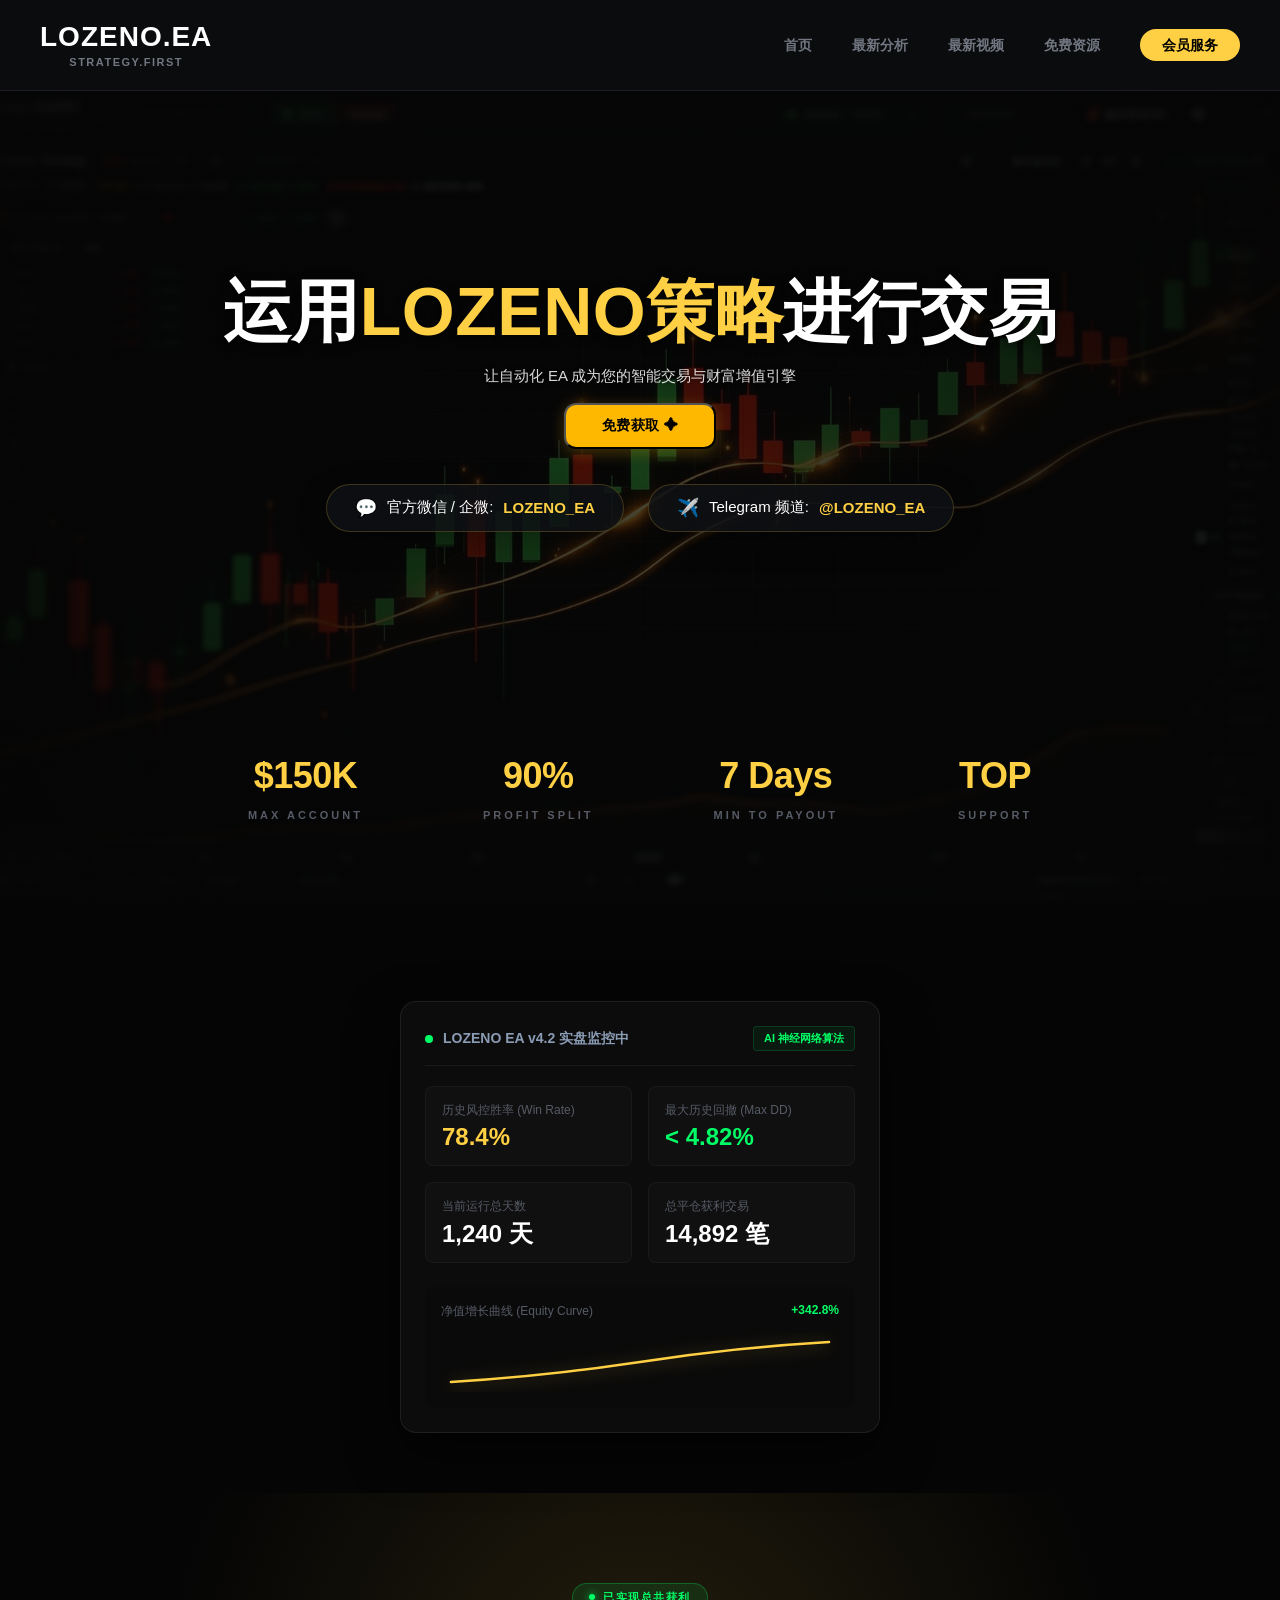
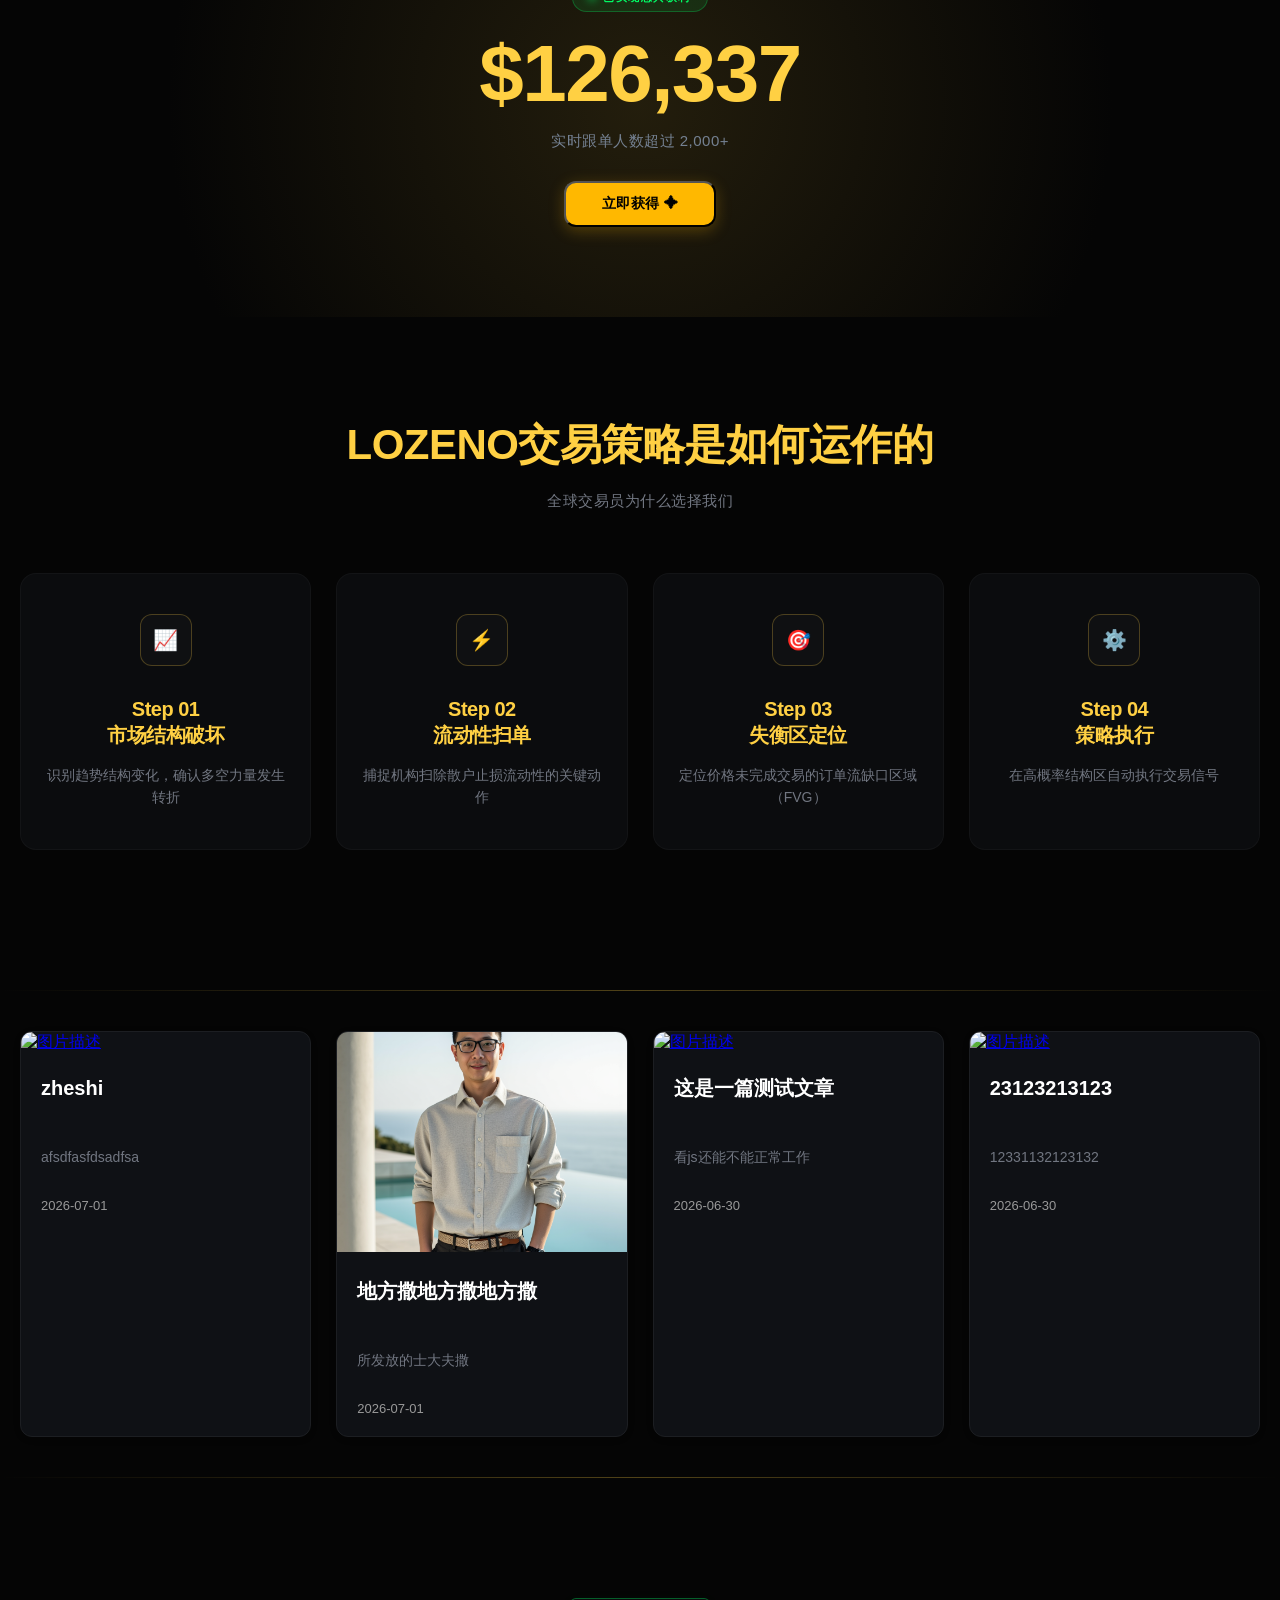
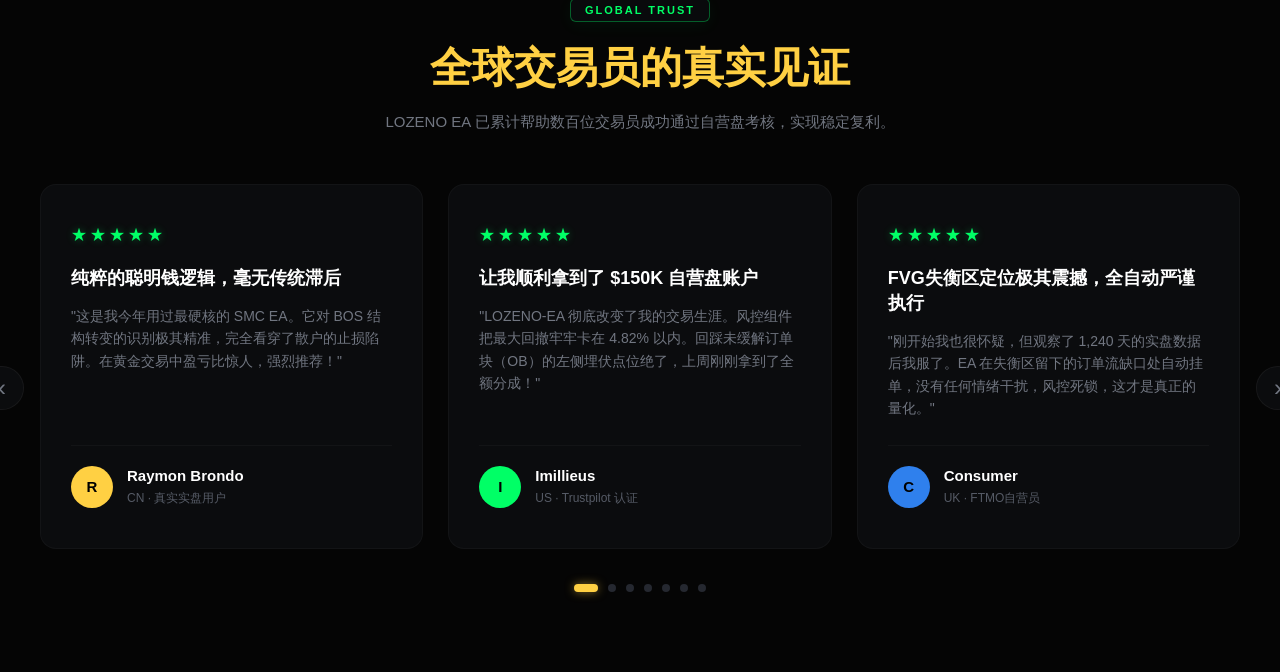
==== commit d987578d: "Update index.html" ====
--- a/index.html
+++ b/index.html
@@ -146,9 +146,9 @@
         }
 
         .content-intro-text h2 {
-            color: #ffd043;
+            color: #ffffff;
             /* clamp(最小, 自适应, 最大) 智能滑块字号，在手机上自动变小，在电脑上霸气变大，绝对不溢出换行 */
-            font-size: clamp(34px, 6.5vw, 72px);
+            font-size: clamp(36px, 6.5vw, 68px);
             font-weight: 800;
             margin: 0;
             letter-spacing: 0.5px;
@@ -158,7 +158,7 @@
 
         .hero-subtitle {
             color: #ffffff;
-            font-size: 16px;
+            font-size: 15px;
             font-weight: 500;
             line-height: 1.6;
             max-width: 800px;
@@ -169,23 +169,21 @@
 
         /* ─── 荧光极客绿行动按钮控制 ─── */
         .lozeno-cta-btn {
-            margin-top: 10px;
-            background: #00ff66; /* 💡 换上你指定的高级荧光科技绿背景 */
-            color: #000000;
-            border: none;
-            padding: 14px 40px;
-            border-radius: 16px;
-            font-size: 18px;
-            font-weight: 800;
-            cursor: pointer;
-            transition: 0.2s;
-            box-shadow: 0 4px 20px rgba(0, 255, 102, 0.25); /* 绿色霓虹微弱发光阴影 */
+            margin-top: 0;
+    background: #ffb800 ; /* 💡 严格死守效果图中的橙黄色/深金黄色 */
+    color: #000000 ; /* 字体保持绝对清晰的黑色 */
+    padding: 12px 36px ; /* 💡 核心：缩减内边距，让按钮不再横向拉得过长，变成极其精致小巧的短胶囊按钮 */
+    border-radius: 12px ; /* 微微带有一点棱角感的高级圆角 */
+    font-size: 14px ; /* 字号变小，更显精致 */
+    font-weight: 700 ;
+    letter-spacing: 0.5px;
+    box-shadow: 0 4px 15px rgba(255, 184, 0, 0.25) ; /* 金黄色专属的霓虹发光底影 */
         }
 
         .lozeno-cta-btn:hover {
-            transform: scale(1.03); /* 鼠标划过轻微放大，反馈极佳 */
-            background: #00cc52;    /* 悬停变成略深的深极客绿 */
-            box-shadow: 0 6px 25px rgba(0, 255, 102, 0.4);
+            background: #e5a500 ; /* 鼠标划过自然微弱变深 */
+    transform: scale(1.03); /* 保持高级的轻微放大动效 */
+    box-shadow: 0 6px 20px rgba(255, 184, 0, 0.4) ;
         }
 
         /* ─── 夹在中间的联系方式胶囊控制 ─── */
@@ -471,7 +469,7 @@
 /* 第三行：实时跟单人数超过 2,000+ */
 .lz-ach-subtext {
     color: #8a9bb4; /* 💡 效果图核心复刻 5：换成极具质感的现代暗灰蓝色小字 */
-    font-size: 13px; /* 效果图里的字非常小而精致 */
+    font-size: 15px; /* 效果图里的字非常小而精致 */
     font-weight: 500;
     opacity: 0.8;
     letter-spacing: 0.5px;
@@ -612,6 +610,7 @@
             .content { grid-template-columns: 1fr; } /* 手机强制变单列上下整齐排队 */
         }
 
+
 /* ===================== 🎨 1:1 像素级复刻参考图：SMC 核心策略区专属皮肤 ===================== */
 .lz-smc-section {
     width: 100%;
@@ -640,24 +639,35 @@
 }
 
 /* 💡 效果图复刻 1：最顶部的金黄色全大写小字引言 */
-.lz-smc-badge {
-    display: inline-block;
-    color: #ffd043; /* 经典金黄色 */
-    font-size: 11px;
-    font-weight: 700;
-    letter-spacing: 4px; /* 💡 核心：把字间距剧烈拉开！产生大牌奢侈品名表般的呼吸高级感 */
-    text-transform: uppercase; /* 强制所有英文字母大写 */
-    margin-bottom: 16px;
-}
-
-/* 💡 效果图复刻 2：极粗、巨大的白色大标题 */
-.lz-smc-header h2 {
-    color: #ffd043;
-    font-size: clamp(32px, 5vw, 48px); /* 大屏下高飙到 48px 特粗黑体 */
-    font-weight: 800;
-    margin: 0;
-    letter-spacing: -0.5px;
-}
+        /* 👑 1:1 格式统一：上面这行字成功升级为【全站统一规格的一级主标题】 */
+        .lz-smc-badge {
+            display: block; /* 💡 修复核心 1：变成块级大盒子，拥有绝对的中轴线全自动居中权力 */
+            color: #ffd043; /* 💡 修复核心 2：换上你最爱的原文标志性亮金黄色！ */
+
+            /* 💡 完美对齐刚才的设计铁律：电脑端 42px，手机端 28px 智能缩放，绝对不超屏 */
+            font-size: clamp(28px, 4.5vw, 42px) ;
+            font-weight: 800; /* 换上硬朗的特粗体 */
+
+            /* 💡 修复核心 3：物理擦除原本属于英文标签的干扰属性，让中文极其紧凑、高级 */
+            letter-spacing: -0.5px ;
+            text-transform: none ; /* 彻底关闭全大写强制锁，放行所有中文！ */
+
+            margin-bottom: 16px;
+        }
+
+        /* 🥇 1:1 格式统一：下面这行字成功降级为【全站统一规格的辅助副标题/简介】 */
+        .lz-smc-header h2 {
+            color: #717681; /* 💡 修复核心 4：自动换上高级哑光暗灰色，形成极其舒适的视觉主次层级！ */
+
+            /* 💡 完美对齐刚才的设计铁律：副标题/简介一律锁死在人类阅读最舒适的 15 像素！ */
+            font-size: 15px ;
+            font-weight: 500; /* 调回温和的常规粗细，不再用特粗体去抢主标题的戏 */
+
+            margin: 0;
+            letter-spacing: 0.5px;
+            line-height: 1.6;
+        }
+
 
 /* ─── 4 列极简卡片网格流控制 ─── */
 .lz-smc-grid {
@@ -780,8 +790,8 @@
         }
 
         .lz-review-header h2 {
-            color: #ffffff;
-            font-size: clamp(28px, 4.5vw, 40px);
+            color: #ffd043;
+            font-size: clamp(28px, 4.5vw, 42px);
             font-weight: 800;
             margin: 0 0 14px 0;
         }
@@ -946,7 +956,27 @@
             border-radius: 4px;
             box-shadow: 0 0 10px rgba(255, 208, 67, 0.5);
         }
-
+.lz-light-gold { color: #ffd043; }
+
+
+/* 你原来的CSS... */
+
+/* ===== 修复代码放这里（最下面） ===== */
+
+.hero {
+  min-height: 100vh;
+  min-height: 100dvh;
+  padding: 60px 20px;
+  box-sizing: border-box;
+  overflow: visible;
+}
+
+body {
+  margin: 0;
+  overflow-x: hidden;
+}
+
+</style>
     </style>
 </head>
 <body>
@@ -981,7 +1011,7 @@
 
             <!-- ① 主标题、副标题与绿色行动按钮小盒子 -->
             <div class="intro-hero">
-                <h2>运用LOZENO策略进行交易</h2>
+                <h2>运用<span class="lz-light-gold">LOZENO策略</span>进行交易</h2>
                 <p class="hero-subtitle">让自动化 EA 成为您的智能交易与财富增值引擎</p>
                 <div class="cta-box">
                     <button class="lozeno-cta-btn">免费获取 ✦</button>
@@ -1102,8 +1132,8 @@
 
         <!-- 板块头部：全大写英文引言 + 极粗纯白主标题 -->
         <div class="lz-smc-header">
-            <span class="lz-smc-badge">WHY TRADERS CHOOSE US</span>
-            <h2>LOZENO交易策略是如何运作的</h2>
+            <span class="lz-smc-badge">LOZENO交易策略是如何运作的</span>
+            <h2>全球交易员为什么选择我们</h2>
         </div>
 
         <!-- 💡 4 列高奢暗黑自营盘卡片流 -->
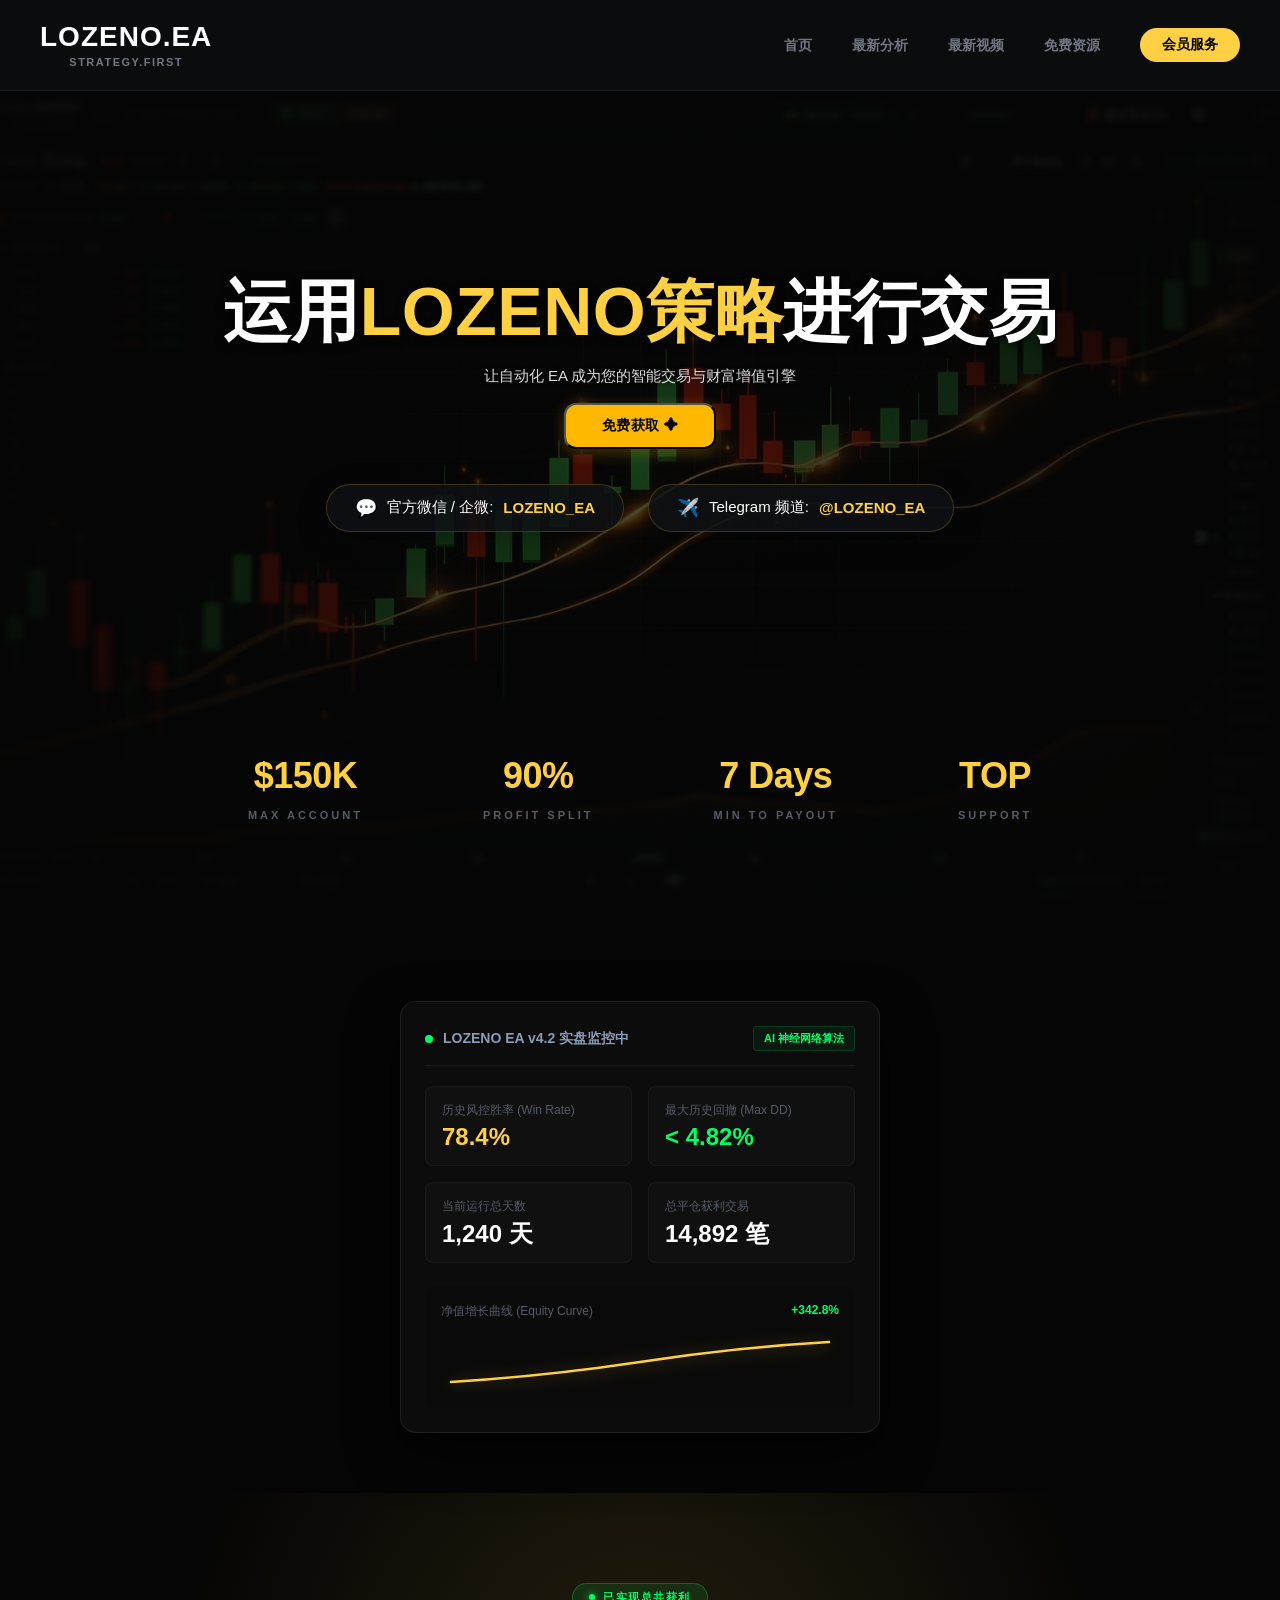
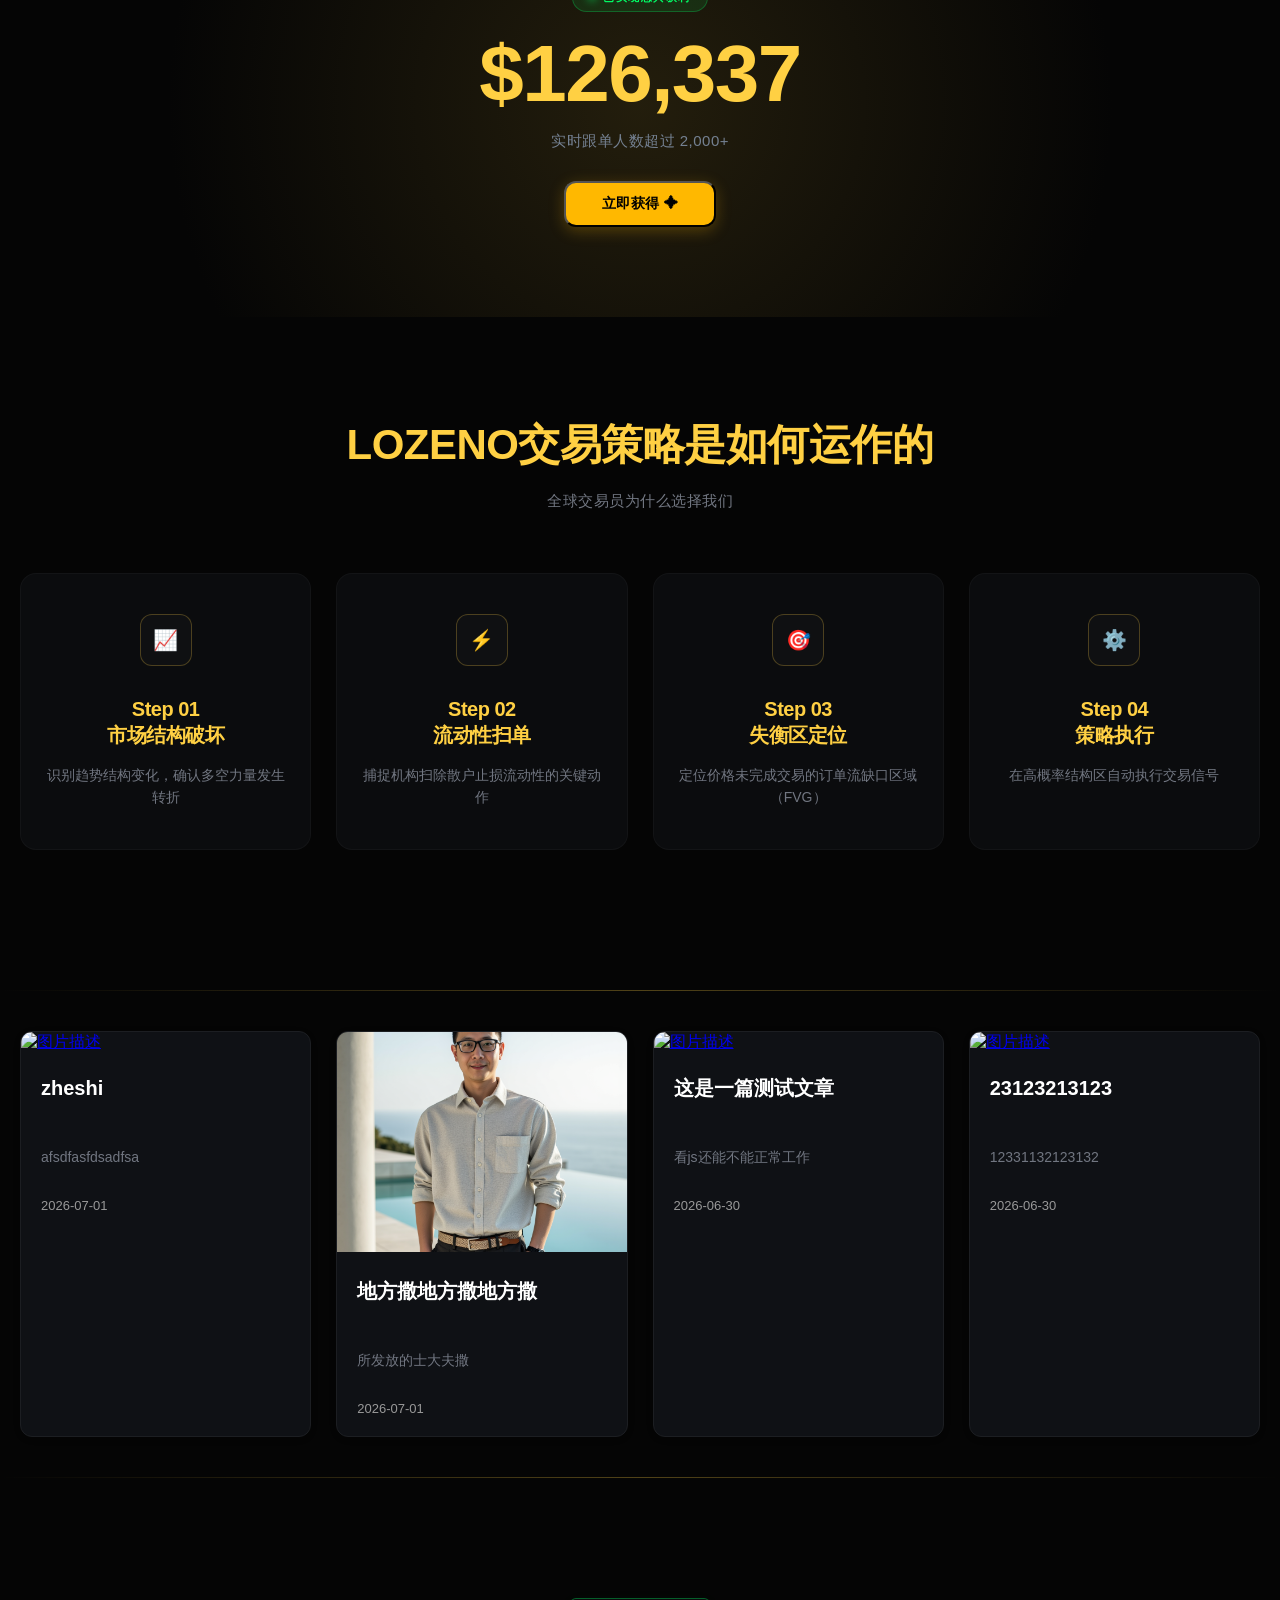
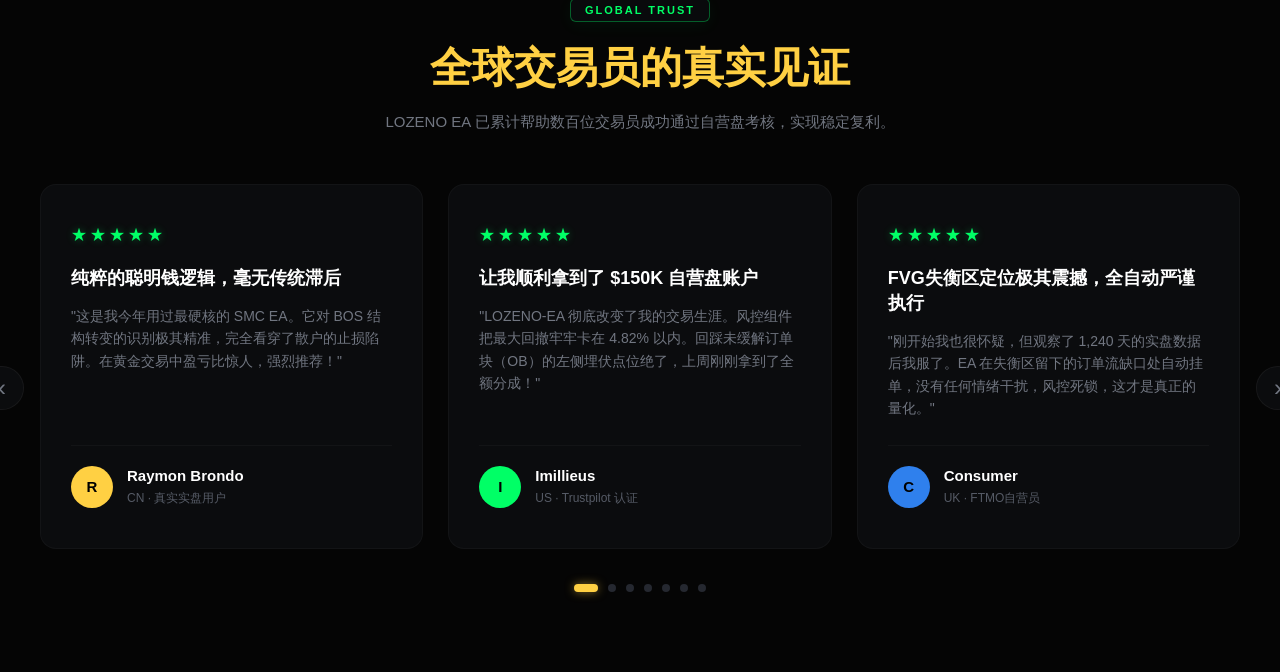
==== commit dc740671: "Update index.html" ====
--- a/index.html
+++ b/index.html
@@ -8,8 +8,9 @@
 
     <style>
         /* ===================== 🎨 第一关专属：全站基础与导航栏样式 ===================== */
+        /* ===================== 🎨 导航栏全平台大满贯自适应样式 ===================== */
         body {
-            background-color: #050505; /* 核心黑金底色 */
+            background-color: #050505;
             color: #ffffff;
             margin: 0;
             font-family: -apple-system, BlinkMacSystemFont, "Segoe UI", Roboto, sans-serif;
@@ -20,32 +21,33 @@
             background: #0b0c0e;
             border-bottom: 1px solid #1c1e22;
             width: 100%;
-            position: sticky; /* 💡 核心学习点 2：悬浮固定特效，向下滚动时导航栏永远锁在最顶部 */
+            position: sticky;
             top: 0;
             z-index: 9999;
+            transition: 0.3s ease; /* 增加过渡让手机端高度切换更平滑 */
         }
 
         .header-container {
-            max-width: 1400px; /* 💡 核心学习点 3：限制最高内容宽度，在大屏幕上两边留白，保持高级感 */
+            max-width: 1400px;
             width: 100%;
             height: 100%;
-            margin: 0 auto;    /* 全自动居中对齐 */
-            display: flex;
-            justify-content: space-between; /* 强行让左边的 Logo 和右边的菜单两端弹开 */
-            align-items: center;            /* 让它们在 90px 的高度里垂直完美居中 */
+            margin: 0 auto;
+            display: flex;
+            justify-content: space-between;
+            align-items: center;
             padding: 0 40px;
             box-sizing: border-box;
         }
 
-        /* ─── Logo 区域控制（上下轴心结构） ─── */
+        /* ─── Logo 区域控制 ─── */
         .logo {
             font-size: 28px;
             font-weight: 800;
             color: #ffffff;
             letter-spacing: 1px;
             display: flex;
-            flex-direction: column; /* 💡 核心学习点 4：把默认的左右横排改成上下竖排 */
-            align-items: center;    /* 让大字和小字整体中轴线对齐 */
+            flex-direction: column;
+            align-items: center;
             text-align: center;
             line-height: 1.1;
         }
@@ -53,45 +55,89 @@
         .logo span {
             font-size: 11px;
             color: #717681;
-            margin-top: 4px;        /* 控制小字离上方大字的垂直距离 */
+            margin-top: 4px;
             letter-spacing: 1.5px;
         }
 
         /* ─── 导航菜单控制 ─── */
         nav ul {
-            list-style: none; /* 清除自带的难看小圆点 */
-            display: flex;    /* 让菜单横向排开 */
-            gap: 40px;        /* 控制菜单按钮之间的横向间距 */
+            list-style: none;
+            display: flex;
+            gap: 40px;
             align-items: center;
             margin: 0;
             padding: 0;
         }
 
         nav a {
-            text-decoration: none; /* 清除自带的下划线 */
+            text-decoration: none;
             color: #717681;
             font-size: 14px;
             font-weight: 600;
-            transition: 0.2s; /* 💡 核心学习点 5：变色过渡动效，让鼠标悬停时变色不突兀，非常丝滑 */
+            transition: 0.2s;
         }
 
         nav a:hover {
-            color: #ffd043; /* 鼠标放上去变成高档金黄色 */
-        }
-
-        /* ─── 精确打磨：最后一个“会员服务”变成独立高亮按钮 ─── */
+            color: #ffd043;
+        }
+
         nav ul li:last-child a {
             background: #ffd043;
             color: #000000;
             padding: 8px 22px;
-            border-radius: 30px; /* 完美的圆角胶囊按钮 */
+            border-radius: 30px;
             font-weight: 700;
+            display: inline-block;
         }
 
         nav ul li:last-child a:hover {
             background: #e0a927;
-            transform: translateY(-1px); /* 悬停时轻微往上浮动 1 像素，拉满交互感 */
-        }
+            transform: translateY(-1px);
+        }
+
+        /* ===================== 📱 核心加装：导航栏手机端完美自适应安全防护盾 ===================== */
+        /* 💡 当检测到用户的手机屏幕宽度小于 768 像素时，以下重写指令会以最高特权级别全自动接管 */
+        @media (max-width: 768px) {
+
+            /* ❶ 压缩头部整体高度与左右留白，为手机端腾出极佳的垂直视线空间 */
+            header {
+                height: 70px !important; /* 电脑端 90px 压缩至手机端精致的 70px */
+            }
+            .header-container {
+                padding: 0 20px !important; /* 左右外边距收紧至 20px，防宽度溢出 */
+                display: flex !important;
+                flex-direction: row !important; /* 💡 铁律死锁：手机端必须死死保持左右并排，绝不折行！ */
+                justify-content: space-between !important;
+                align-items: center !important;
+            }
+
+            /* ❷ 智能缩减 Logo 尺寸，使其在手机上极其秀气大方 */
+            .logo {
+                font-size: 20px !important; /* 大字变小 */
+                align-items: flex-start !important; /* 手机端改为高档的靠左对齐 */
+                text-align: left !important;
+            }
+            .logo span {
+                font-size: 9px !important; /* 副标题全自动变小 */
+                margin-top: 2px !important;
+            }
+
+            /* ❸ 💡 必杀技：将多余散架的普通文字菜单在手机端从物理上“彻底隐藏抹去” */
+            nav ul li:not(:last-child) {
+                display: none !important; /* 除了最后一个“会员服务”按钮，其余普通 li 通通隐形！ */
+            }
+
+            /* ❹ 强力优化仅存的这枚核心会员按钮，使其蜕变为精致的小胶囊尺寸 */
+            nav ul {
+                gap: 0 !important; /* 物理擦除原本电脑端 40px 的多余间距 */
+            }
+            nav ul li:last-child a {
+                font-size: 12px !important; /* 字号略微变小 */
+                padding: 6px 14px !important; /* 缩内边距，变成精致好点按的短胶囊 */
+                white-space: nowrap !important; /* 强行铁律死锁：里面的字绝对不允许在手机端由于太挤而换行！ */
+            }
+        }
+
                 /* ===================== 🎨 第二关专属：100% 铺满首屏 Hero 样式 ===================== */
         .content-intro-text {
             position: relative;
@@ -610,7 +656,6 @@
             .content { grid-template-columns: 1fr; } /* 手机强制变单列上下整齐排队 */
         }
 
-
 /* ===================== 🎨 1:1 像素级复刻参考图：SMC 核心策略区专属皮肤 ===================== */
 .lz-smc-section {
     width: 100%;
@@ -958,25 +1003,6 @@
         }
 .lz-light-gold { color: #ffd043; }
 
-
-/* 你原来的CSS... */
-
-/* ===== 修复代码放这里（最下面） ===== */
-
-.hero {
-  min-height: 100vh;
-  min-height: 100dvh;
-  padding: 60px 20px;
-  box-sizing: border-box;
-  overflow: visible;
-}
-
-body {
-  margin: 0;
-  overflow-x: hidden;
-}
-
-</style>
     </style>
 </head>
 <body>
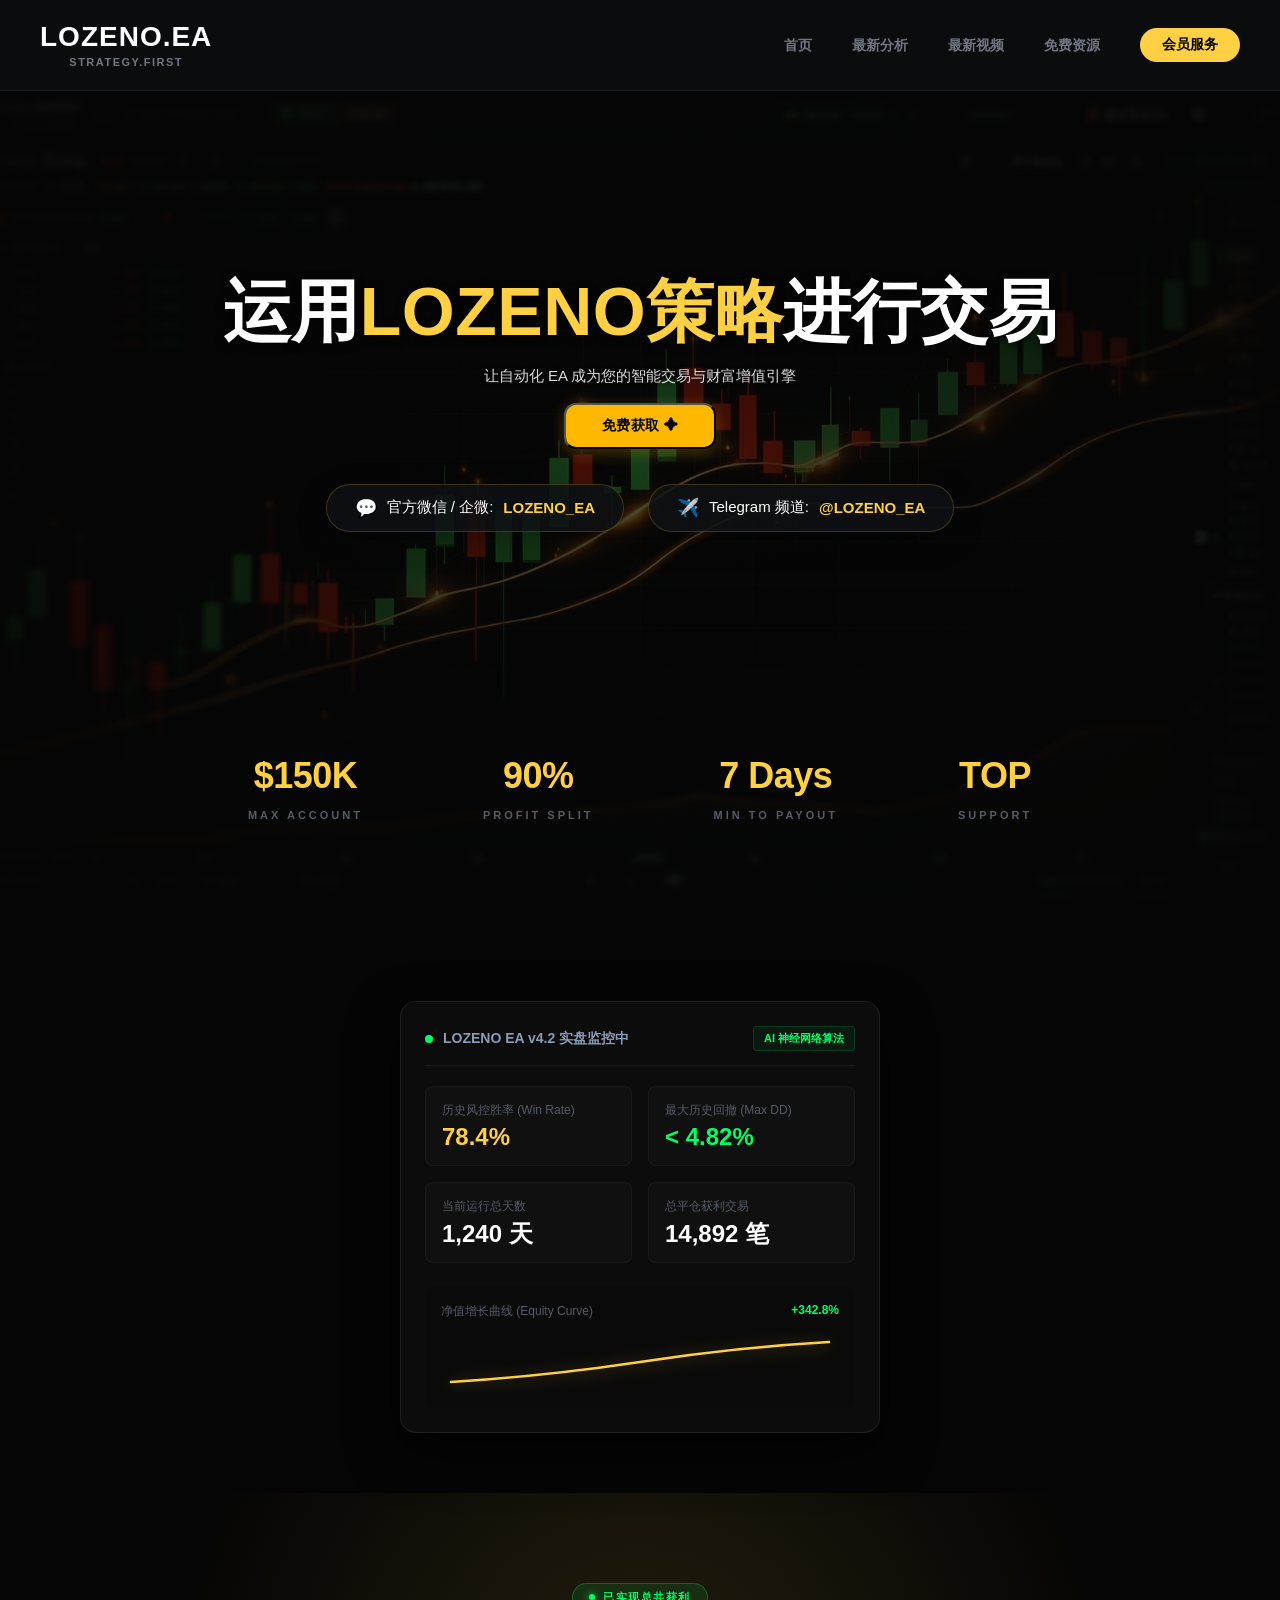
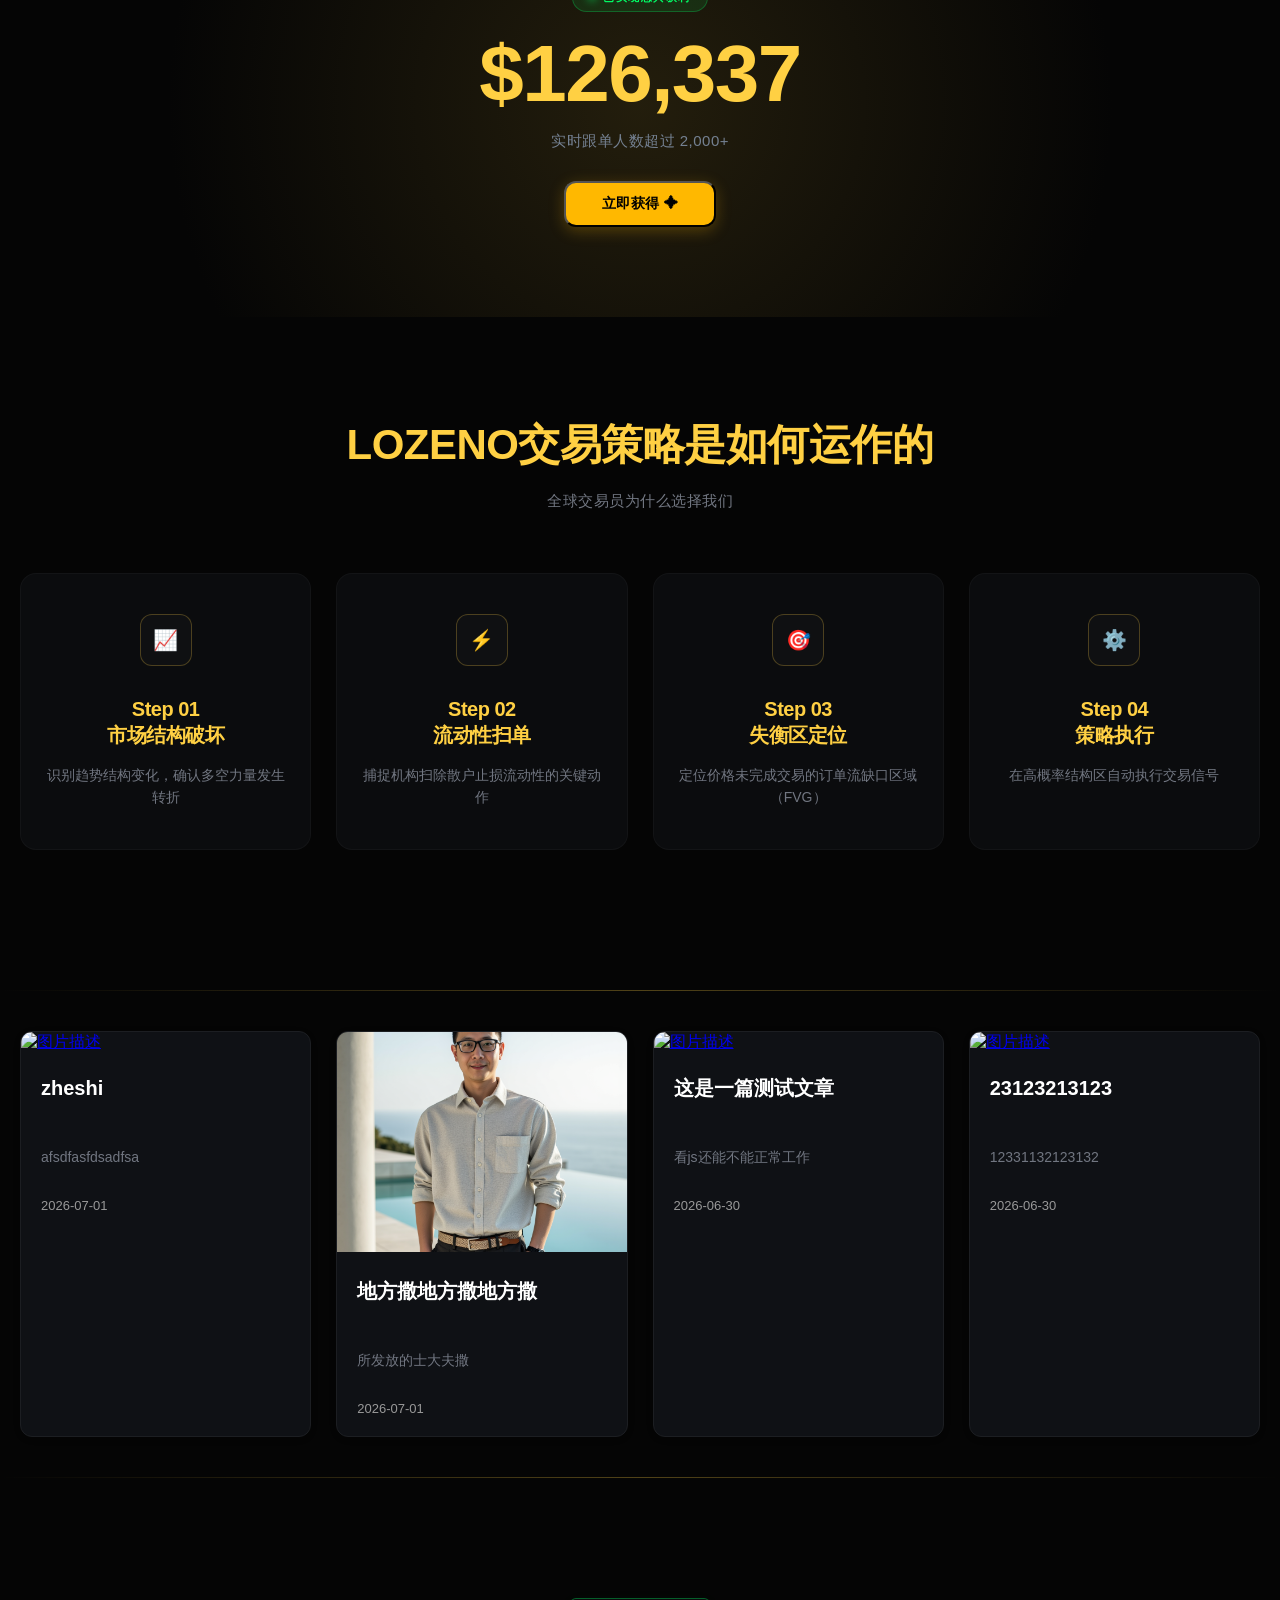
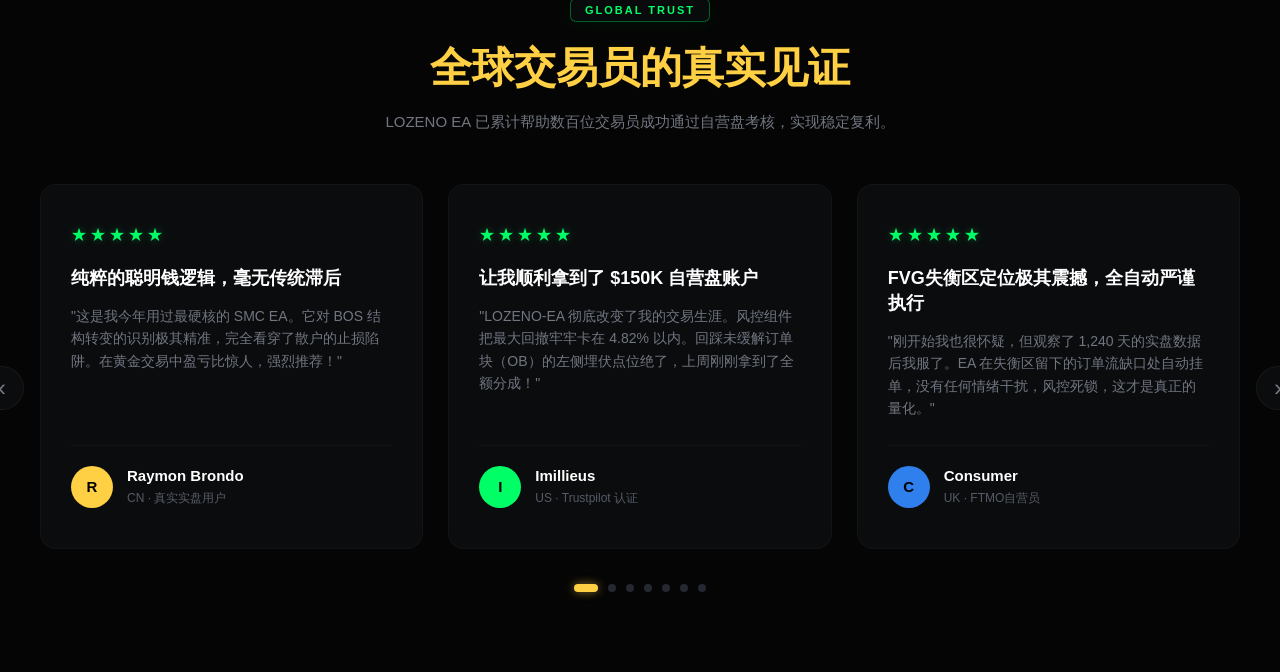
==== commit 80bbdd47: "Update index.html" ====
--- a/index.html
+++ b/index.html
@@ -9,12 +9,23 @@
     <style>
         /* ===================== 🎨 第一关专属：全站基础与导航栏样式 ===================== */
         /* ===================== 🎨 导航栏全平台大满贯自适应样式 ===================== */
-        body {
-            background-color: #050505;
+                /* ===================== 🛡️ 终极全站防晃死锁：彻底消灭手机端横向白边 ===================== */
+        html, body {
+            width: 100%;
+
+            /* 💡 核心必杀技：横向溢出绝对剪切死锁！ */
+            /* 它的底层铁律是：强行告诉手机浏览器，任何大盒子、卡片、或者微弱的像素落差，只要敢横向超出手机屏幕边界一粒沙子的距离，通通全自动在暗中原地物理裁剪、抹杀、隐形 [INDEX]！ */
+            /* 从物理上彻底切断横向传送带，让用户的手指在左右方向怎么戳也绝对晃不动一分一毫，稳如磐石 [INDEX, INDEX]！ */
+            overflow-x: hidden !important;
+
+            background-color: #050505; /* 核心黑金底色 */
             color: #ffffff;
             margin: 0;
+            padding: 0;
+            box-sizing: border-box;
             font-family: -apple-system, BlinkMacSystemFont, "Segoe UI", Roboto, sans-serif;
         }
+
 
         header {
             height: 90px;
@@ -1002,6 +1013,51 @@
             box-shadow: 0 0 10px rgba(255, 208, 67, 0.5);
         }
 .lz-light-gold { color: #ffd043; }
+        /* ===================== 📱 核心加装：第一屏专属自适应安全防护盾 ===================== */
+        /* 💡 当用户的手机屏幕变窄时，最高优先权的重构指令全自动无缝生效 */
+        @media (max-width: 768px) {
+
+            /* ❶ 物理拆除高度死锁，把 700px 解放为弹性流式高度，防止最底下的卡片被吞 */
+            .content-intro-text {
+                height: auto !important;
+                min-height: 100vh !important;
+                padding: 110px 20px 60px 20px !important; /* 留出上下呼吸气垫 */
+            }
+            .intro-content {
+                justify-content: center !important;
+                gap: 40px !important;
+                padding: 0 !important;
+            }
+            .intro-hero {
+                margin-top: 0 !important;
+            }
+
+            /* ❷ 联系卡片在手机端全自动变成单列，大方展开 */
+            .contact-methods-inline {
+                flex-direction: column !important;
+                align-items: center !important;
+                gap: 12px !important;
+                width: 100% !important;
+            }
+            .contact-tag-inline {
+                width: 90% !important;
+                justify-content: center !important;
+                padding: 12px 20px !important;
+                font-size: 14px !important;
+            }
+
+            /* ❸ 💡 终极纠正暗号：强行击碎电脑端 120px 间距，让 .intro-stats 在手机端完美展现为 2x2 四宫格！ */
+            .intro-stats {
+                display: grid !important; /* 激活手机网格 */
+                grid-template-columns: repeat(2, 1fr) !important; /* 强行在手机端变成两行两列 */
+                gap: 30px 10px !important; /* 上下空 30px，左右空 10px，完美锁死在手机中间 */
+                margin: 0 auto !important;
+                width: 100% !important;
+                max-width: 500px;
+            }
+            .stat-item h3 { font-size: 28px !important; margin: 0 0 6px 0 !important; }
+            .stat-item p { font-size: 10px !important; letter-spacing: 2px !important; }
+        }
 
     </style>
 </head>
